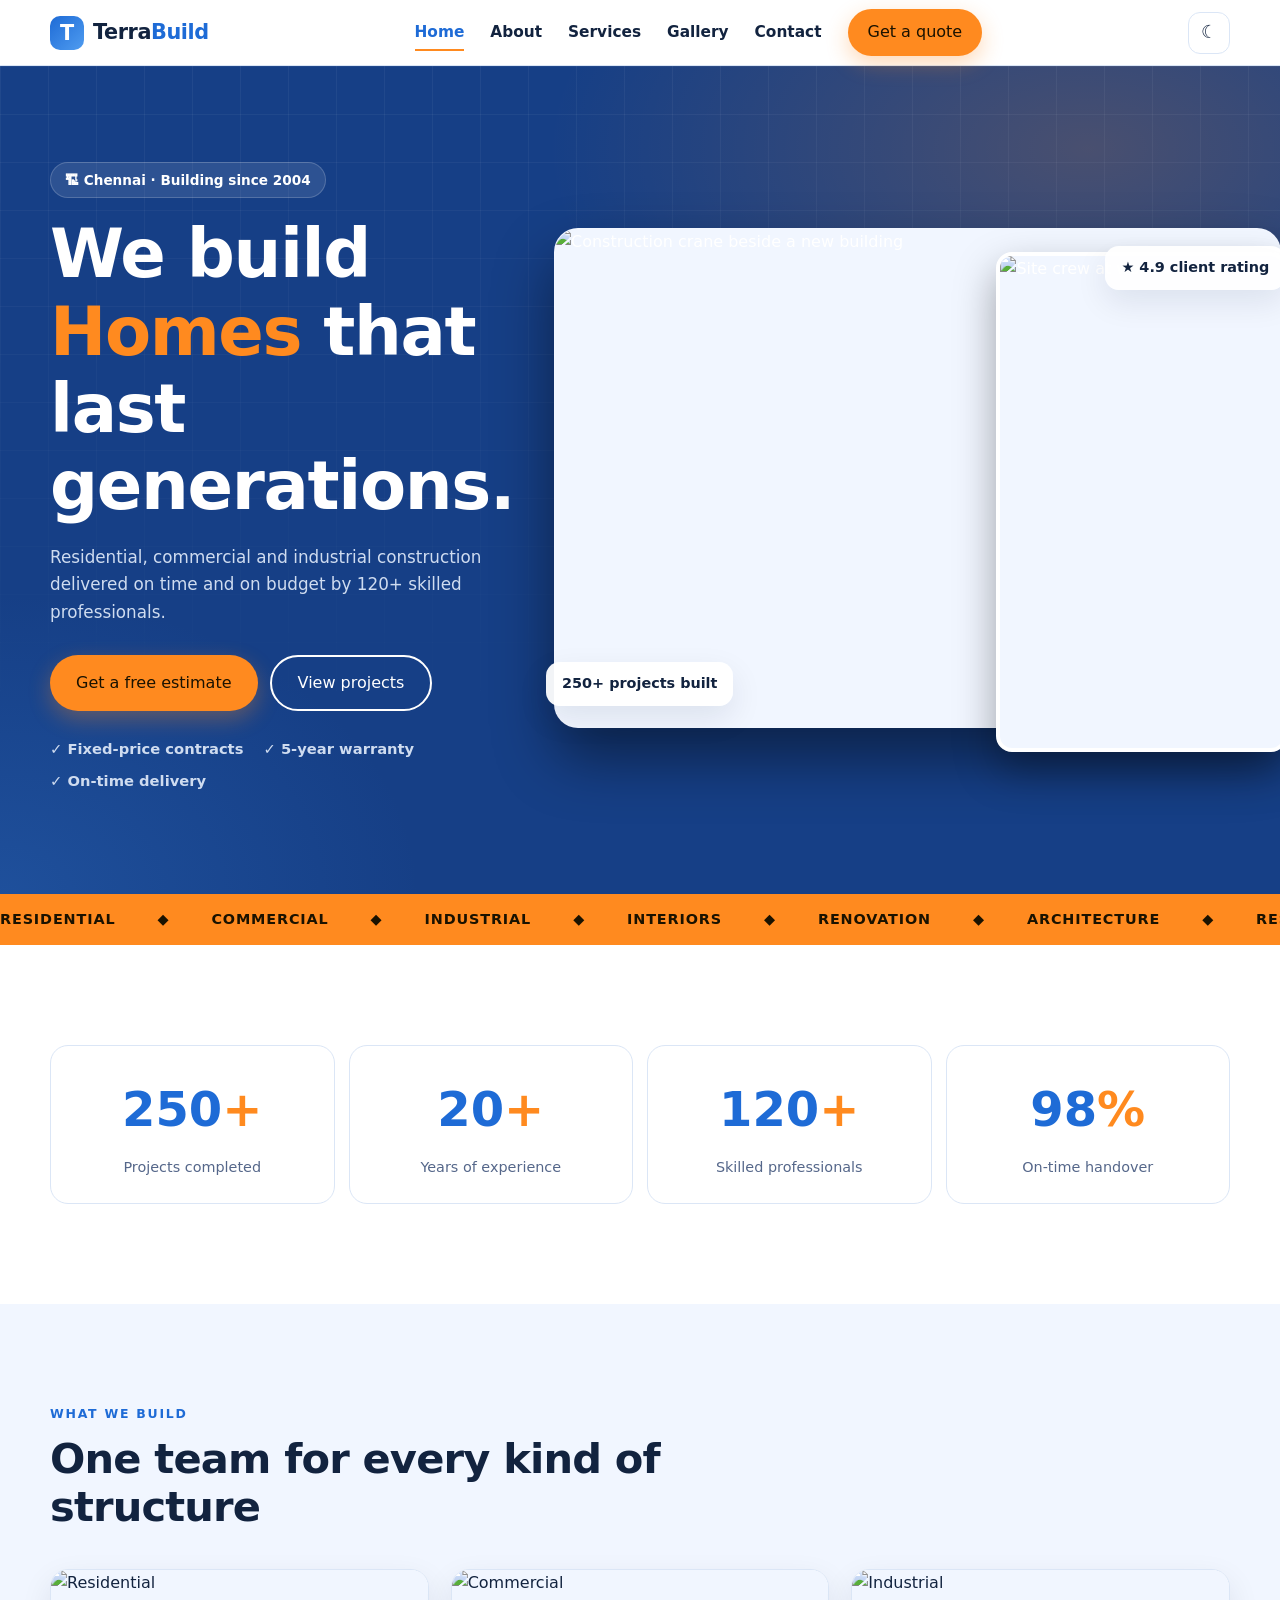
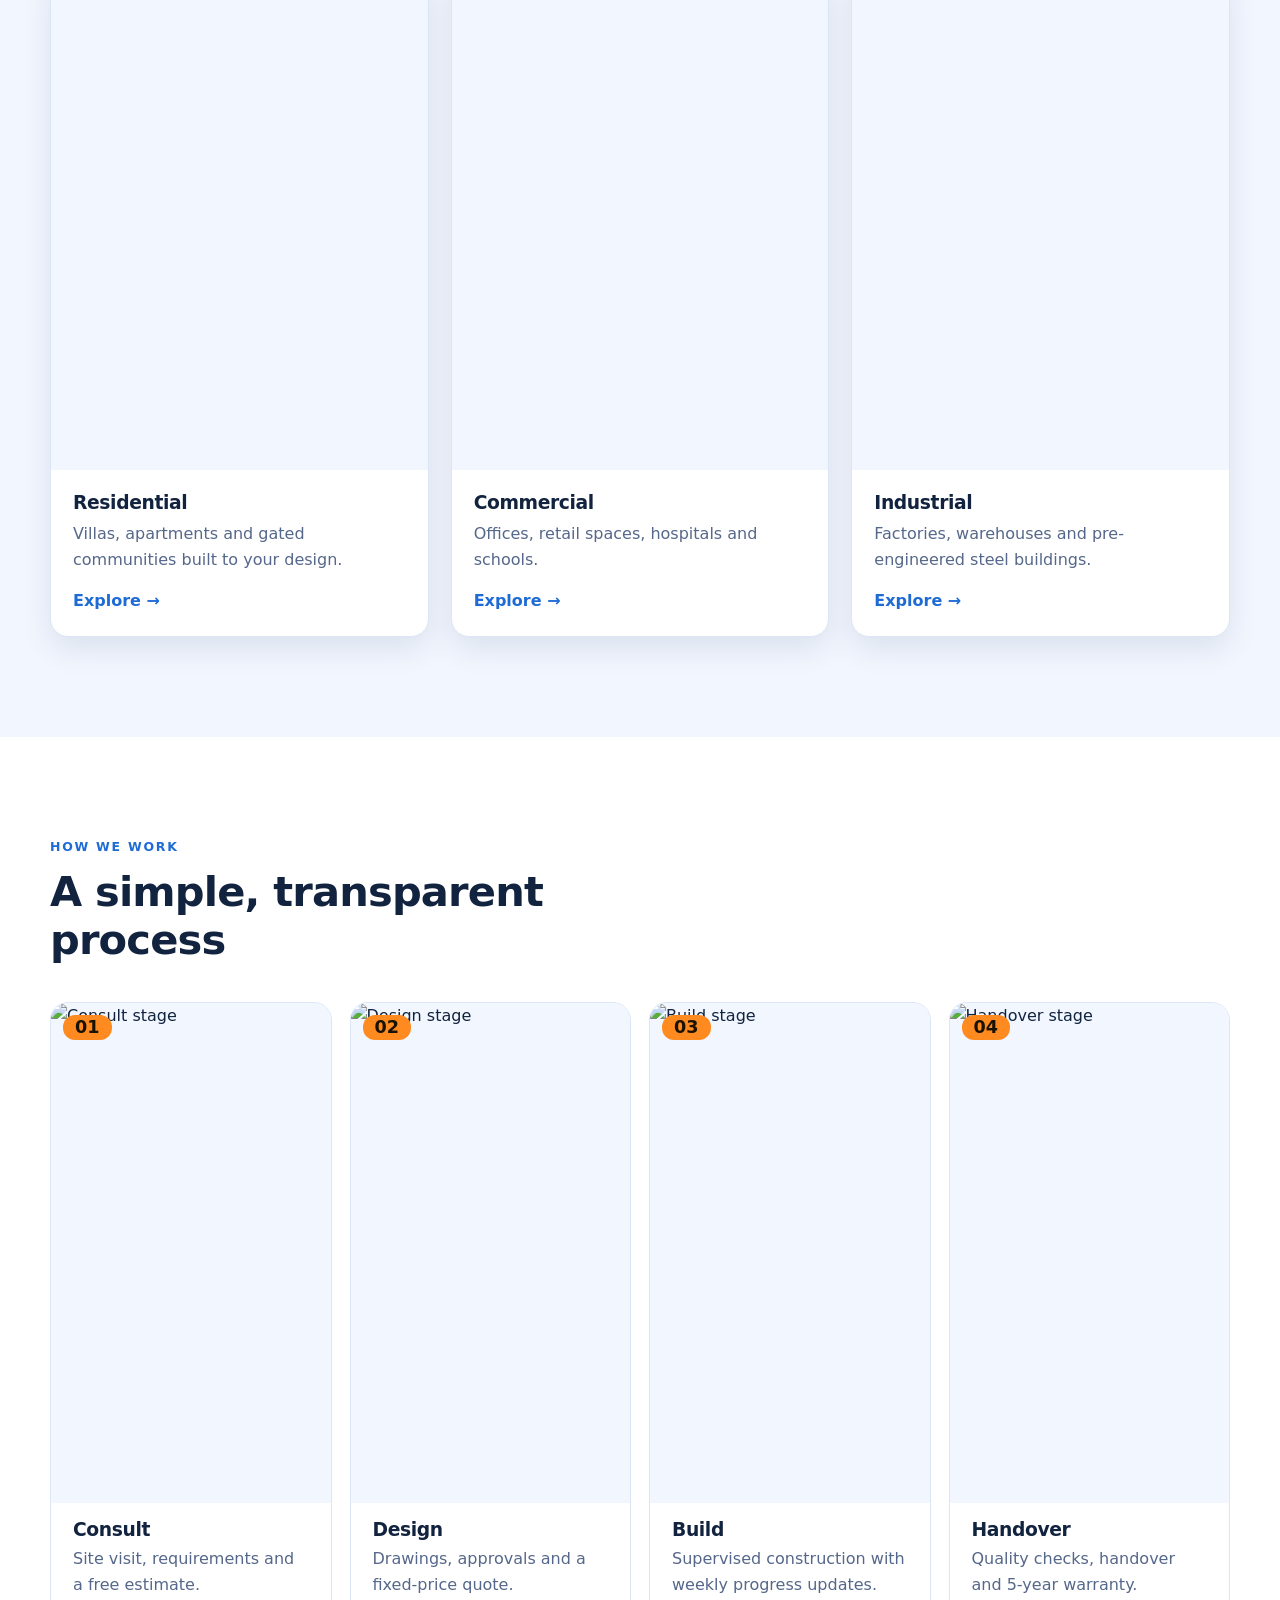
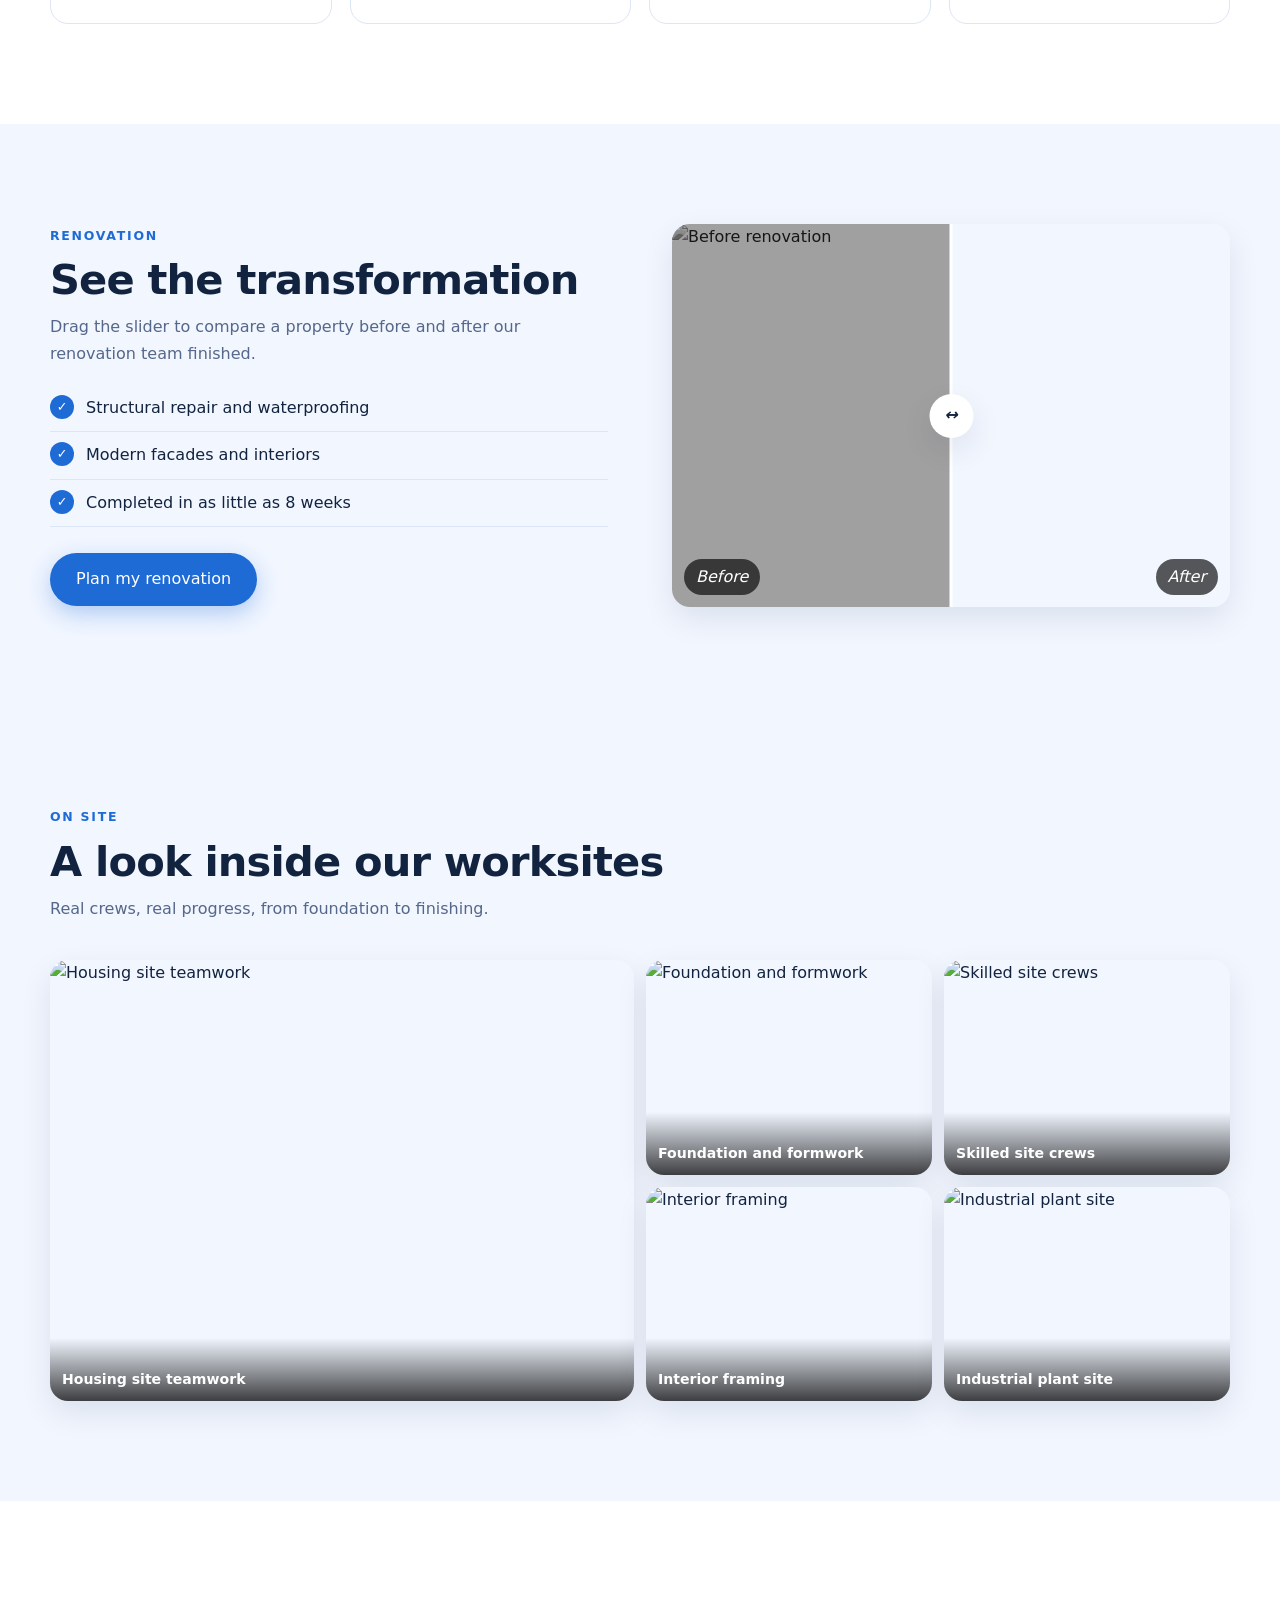
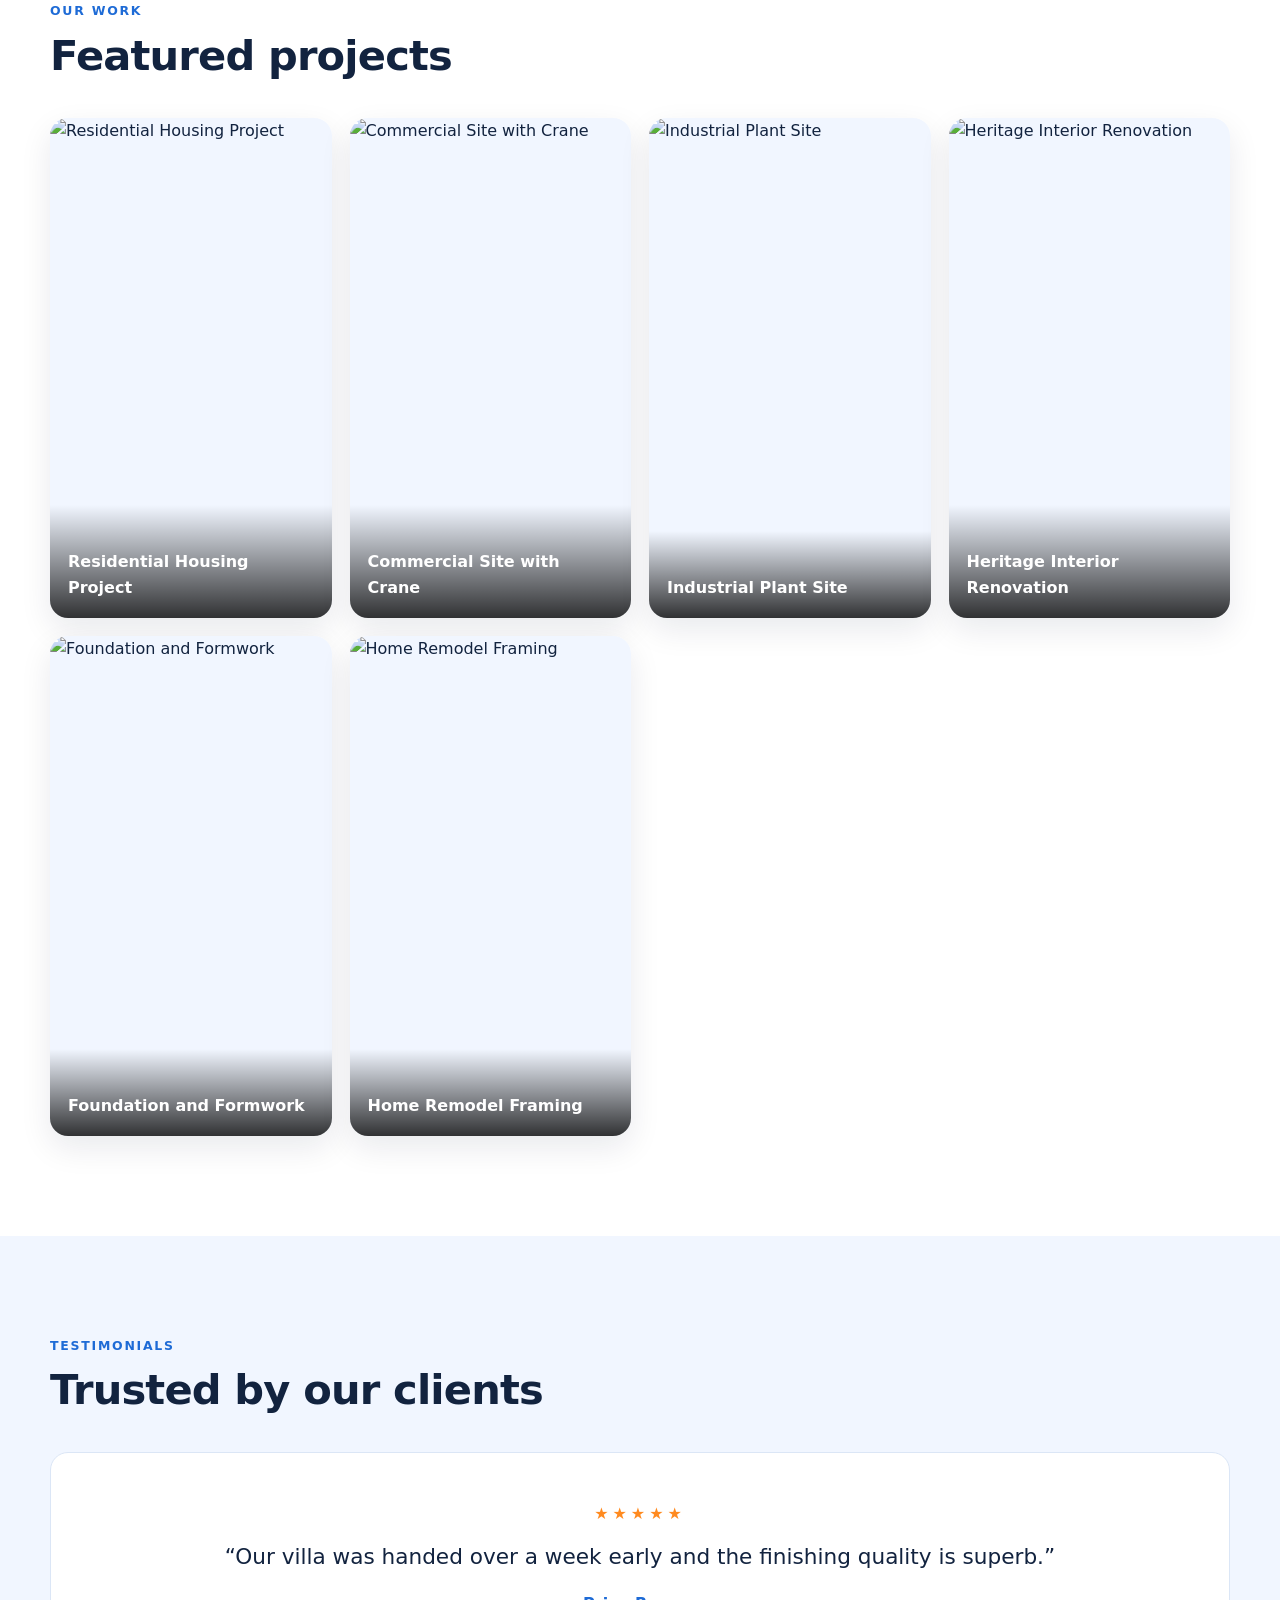
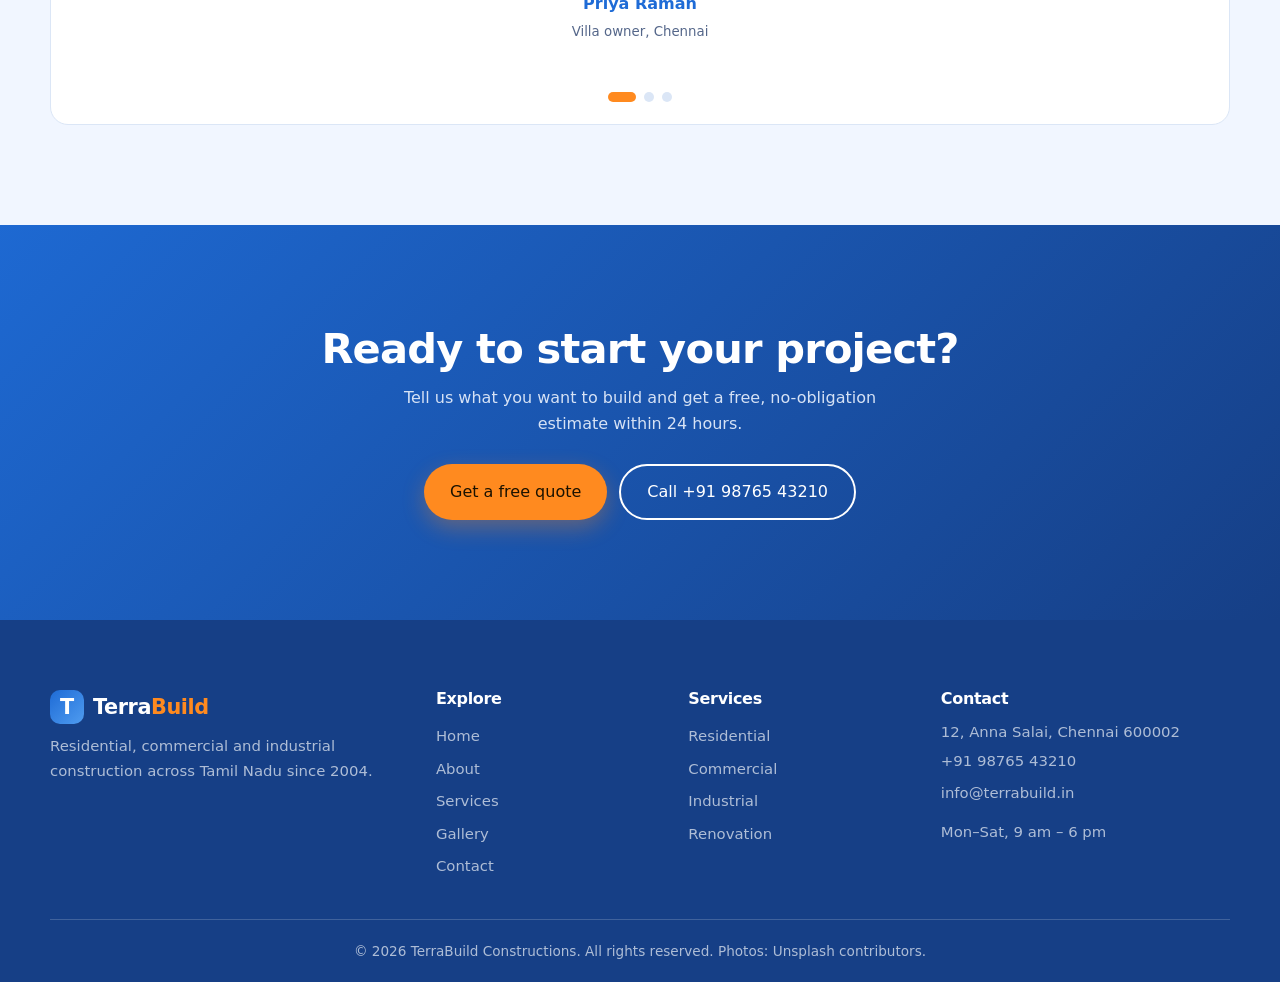
==== EMC-Project-1-main/index.html @ dcd313b0 "Added project files" ====
<!DOCTYPE html>
<html lang="en"><head><meta charset="UTF-8"><meta name="viewport" content="width=device-width,initial-scale=1,viewport-fit=cover"><meta name="theme-color" content="#163f86"><title>Home | TerraBuild Constructions</title><meta name="description" content="TerraBuild Constructions: residential, commercial and industrial builders in Chennai.">
<script>document.documentElement.classList.add('js');try{var m=localStorage.getItem('tb-theme');if(m)document.documentElement.dataset.theme=m}catch(e){}</script>
<link rel="stylesheet" href="index.css"></head><body>
<div id="pg"></div><header class="hd"><div class="c"><a class="logo" href="index.html"><span class="lm">T</span>Terra<b>Build</b></a><nav id="links" aria-label="Main"><a href="index.html" aria-current=page>Home</a><a href="about.html">About</a><a href="service.html">Services</a><a href="Gallery.html">Gallery</a><a href="contact.html">Contact</a><a class="btn sm" href="contact.html">Get a quote</a></nav><div class="hr"><button id="th" aria-label="Toggle dark mode">☾</button><button id="menu" aria-label="Menu" aria-expanded="false"><span></span><span></span><span></span></button></div></div></header>
<main><section class="hero"><div class="c"><div><span class="pill">🏗 Chennai · Building since 2004</span><h1>We build <span class="hl rot">Homes</span> that last generations.</h1><p>Residential, commercial and industrial construction delivered on time and on budget by 120+ skilled professionals.</p><div class="acts"><a class="btn" href="contact.html">Get a free estimate</a><a class="btn ghost" href="Gallery.html">View projects</a></div><ul class="trust"><li>✓ Fixed-price contracts</li><li>✓ 5-year warranty</li><li>✓ On-time delivery</li></ul></div><div class="hero-wrap"><img class="hero-img" src="https://images.unsplash.com/photo-1722079358008-2c72a8973998?auto=format&fit=crop&w=1200&q=70" onerror="this.onerror=null;this.src='images/hero.svg'" alt="Construction crane beside a new building" width="800" height="500" fetchpriority="high"><img class="hero-in" src="https://images.unsplash.com/photo-1558227691-41ea78d1f631?auto=format&fit=crop&w=700&q=70" onerror="this.onerror=null;this.src='images/crane.svg'" alt="Site crew at work" width="800" height="500" loading="lazy"><div class="fb f1"><span data-count="250">0</span>+ projects built</div><div class="fb f2">★ 4.9 client rating</div></div></div></section>
<div class="mq" aria-hidden="true"><div><span>Residential</span><span>◆</span><span>Commercial</span><span>◆</span><span>Industrial</span><span>◆</span><span>Interiors</span><span>◆</span><span>Renovation</span><span>◆</span><span>Architecture</span><span>◆</span><span>Residential</span><span>◆</span><span>Commercial</span><span>◆</span><span>Industrial</span><span>◆</span><span>Interiors</span><span>◆</span><span>Renovation</span><span>◆</span><span>Architecture</span><span>◆</span></div></div>
<section><div class="c"><div class="stats"><div class="stat" data-r><b data-count="250">0</b><i>+</i><span>Projects completed</span></div><div class="stat" data-r><b data-count="20">0</b><i>+</i><span>Years of experience</span></div><div class="stat" data-r><b data-count="120">0</b><i>+</i><span>Skilled professionals</span></div><div class="stat" data-r><b data-count="98">0</b><i>%</i><span>On-time handover</span></div></div></div></section>
<section class="alt"><div class="c"><div class="sh" data-r><div class="eb">What we build</div><h2>One team for every kind of structure</h2></div><div class="cards"><article class="card tilt" data-r><img src="https://images.unsplash.com/photo-1687169503260-85f00f122398?auto=format&fit=crop&w=1200&q=70" onerror="this.onerror=null;this.src='images/villa.svg'" alt="Residential" width="800" height="500" loading="lazy"><div class="cb"><h3>Residential</h3><p>Villas, apartments and gated communities built to your design.</p><a class="more" href="service.html">Explore →</a></div></article><article class="card tilt" data-r><img src="https://images.unsplash.com/photo-1755530603707-045e3306e4df?auto=format&fit=crop&w=1200&q=70" onerror="this.onerror=null;this.src='images/tower.svg'" alt="Commercial" width="800" height="500" loading="lazy"><div class="cb"><h3>Commercial</h3><p>Offices, retail spaces, hospitals and schools.</p><a class="more" href="service.html">Explore →</a></div></article><article class="card tilt" data-r><img src="https://images.unsplash.com/photo-1660367439240-d38cb03a4365?auto=format&fit=crop&w=1200&q=70" onerror="this.onerror=null;this.src='images/factory.svg'" alt="Industrial" width="800" height="500" loading="lazy"><div class="cb"><h3>Industrial</h3><p>Factories, warehouses and pre-engineered steel buildings.</p><a class="more" href="service.html">Explore →</a></div></article></div></div></section>
<section><div class="c"><div class="sh" data-r><div class="eb">How we work</div><h2>A simple, transparent process</h2></div><div class="steps"><div class="step" data-r><img src="https://images.unsplash.com/photo-1558227691-41ea78d1f631?auto=format&fit=crop&w=900&q=70" onerror="this.onerror=null;this.src='images/crane.svg'" alt="Consult stage" width="800" height="500" loading="lazy"><h3>Consult</h3><p>Site visit, requirements and a free estimate.</p></div><div class="step" data-r><img src="https://images.unsplash.com/photo-1768321914688-86ff62032d47?auto=format&fit=crop&w=900&q=70" onerror="this.onerror=null;this.src='images/interior.svg'" alt="Design stage" width="800" height="500" loading="lazy"><h3>Design</h3><p>Drawings, approvals and a fixed-price quote.</p></div><div class="step" data-r><img src="https://images.unsplash.com/photo-1687169503260-85f00f122398?auto=format&fit=crop&w=900&q=70" onerror="this.onerror=null;this.src='images/villa.svg'" alt="Build stage" width="800" height="500" loading="lazy"><h3>Build</h3><p>Supervised construction with weekly progress updates.</p></div><div class="step" data-r><img src="https://images.unsplash.com/photo-1755530603707-045e3306e4df?auto=format&fit=crop&w=900&q=70" onerror="this.onerror=null;this.src='images/tower.svg'" alt="Handover stage" width="800" height="500" loading="lazy"><h3>Handover</h3><p>Quality checks, handover and 5-year warranty.</p></div></div></div></section>
<section class="alt"><div class="c two"><div data-r><div class="eb">Renovation</div><h2>See the transformation</h2><p class="mut" style="margin-top:10px">Drag the slider to compare a property before and after our renovation team finished.</p><ul class="ticks"><li>Structural repair and waterproofing</li><li>Modern facades and interiors</li><li>Completed in as little as 8 weeks</li></ul><a class="btn dk" href="contact.html">Plan my renovation</a></div><div class="ba" data-r><img src="https://images.unsplash.com/photo-1653280662710-1cac52cde6d7?auto=format&fit=crop&w=1200&q=70" onerror="this.onerror=null;this.src='images/villa2.svg'" alt="After renovation" width="800" height="500" loading="lazy"><img class="b" src="https://images.unsplash.com/photo-1653280662710-1cac52cde6d7?auto=format&fit=crop&w=1200&q=70" onerror="this.onerror=null;this.src='images/villa2.svg'" alt="Before renovation" width="800" height="500" loading="lazy"><i></i><em>Before</em><em>After</em><input type="range" min="0" max="100" value="50" aria-label="Before and after slider"></div></div></section>
<section class="alt"><div class="c"><div class="sh" data-r><div class="eb">On site</div><h2>A look inside our worksites</h2><p>Real crews, real progress, from foundation to finishing.</p></div><div class="mos"><figure class="big" data-r><img src="https://images.unsplash.com/photo-1653280662710-1cac52cde6d7?auto=format&fit=crop&w=900&q=70" onerror="this.onerror=null;this.src='images/villa2.svg'" alt="Housing site teamwork" width="800" height="500" loading="lazy"><figcaption>Housing site teamwork</figcaption></figure><figure data-r><img src="https://images.unsplash.com/photo-1625337905916-f1172a75d5b8?auto=format&fit=crop&w=900&q=70" onerror="this.onerror=null;this.src='images/reno.svg'" alt="Foundation and formwork" width="800" height="500" loading="lazy"><figcaption>Foundation and formwork</figcaption></figure><figure data-r><img src="https://images.unsplash.com/photo-1558227691-41ea78d1f631?auto=format&fit=crop&w=900&q=70" onerror="this.onerror=null;this.src='images/crane.svg'" alt="Skilled site crews" width="800" height="500" loading="lazy"><figcaption>Skilled site crews</figcaption></figure><figure data-r><img src="https://images.unsplash.com/photo-1768321914688-86ff62032d47?auto=format&fit=crop&w=900&q=70" onerror="this.onerror=null;this.src='images/interior.svg'" alt="Interior framing" width="800" height="500" loading="lazy"><figcaption>Interior framing</figcaption></figure><figure data-r><img src="https://images.unsplash.com/photo-1660367439240-d38cb03a4365?auto=format&fit=crop&w=900&q=70" onerror="this.onerror=null;this.src='images/factory.svg'" alt="Industrial plant site" width="800" height="500" loading="lazy"><figcaption>Industrial plant site</figcaption></figure></div></div></section><section><div class="c"><div class="sh" data-r><div class="eb">Our work</div><h2>Featured projects</h2></div><div class="projs"><a class="proj" data-r href="Gallery.html"><img src="https://images.unsplash.com/photo-1687169503260-85f00f122398?auto=format&fit=crop&w=1200&q=70" onerror="this.onerror=null;this.src='images/villa.svg'" alt="Residential Housing Project" width="800" height="500" loading="lazy"><span>Residential Housing Project</span></a><a class="proj" data-r href="Gallery.html"><img src="https://images.unsplash.com/photo-1722079358008-2c72a8973998?auto=format&fit=crop&w=1200&q=70" onerror="this.onerror=null;this.src='images/tower2.svg'" alt="Commercial Site with Crane" width="800" height="500" loading="lazy"><span>Commercial Site with Crane</span></a><a class="proj" data-r href="Gallery.html"><img src="https://images.unsplash.com/photo-1660367439240-d38cb03a4365?auto=format&fit=crop&w=1200&q=70" onerror="this.onerror=null;this.src='images/factory.svg'" alt="Industrial Plant Site" width="800" height="500" loading="lazy"><span>Industrial Plant Site</span></a><a class="proj" data-r href="Gallery.html"><img src="https://images.unsplash.com/photo-1768321914688-86ff62032d47?auto=format&fit=crop&w=900&q=70" onerror="this.onerror=null;this.src='images/interior.svg'" alt="Heritage Interior Renovation" width="800" height="500" loading="lazy"><span>Heritage Interior Renovation</span></a><a class="proj" data-r href="Gallery.html"><img src="https://images.unsplash.com/photo-1625337905916-f1172a75d5b8?auto=format&fit=crop&w=900&q=70" onerror="this.onerror=null;this.src='images/reno.svg'" alt="Foundation and Formwork" width="800" height="500" loading="lazy"><span>Foundation and Formwork</span></a><a class="proj" data-r href="Gallery.html"><img src="https://images.unsplash.com/photo-1704742950992-9815a104820c?auto=format&fit=crop&w=900&q=70" onerror="this.onerror=null;this.src='images/reno.svg'" alt="Home Remodel Framing" width="800" height="500" loading="lazy"><span>Home Remodel Framing</span></a></div></div></section>
<section class="alt"><div class="c"><div class="sh" data-r><div class="eb">Testimonials</div><h2>Trusted by our clients</h2></div><div class="ts" data-r><div class="tr"><div class="tq"><div class="stars">★★★★★</div><p>“Our villa was handed over a week early and the finishing quality is superb.”</p><b>Priya Raman</b><small>Villa owner, Chennai</small></div><div class="tq"><div class="stars">★★★★★</div><p>“Transparent pricing and weekly updates. We always knew where the project stood.”</p><b>Karthik S.</b><small>Director, Metro Tech</small></div><div class="tq"><div class="stars">★★★★★</div><p>“They delivered our 40,000 sq ft warehouse on schedule and within budget.”</p><b>Mohammed Iqbal</b><small>Operations Head, Orbit Logistics</small></div></div><div class="dots"></div></div></div></section>
<section class="ctab"><div class="c" data-r><h2>Ready to start your project?</h2><p>Tell us what you want to build and get a free, no-obligation estimate within 24 hours.</p><div class="acts"><a class="btn" href="contact.html">Get a free quote</a><a class="btn ghost" href="tel:+919876543210">Call +91 98765 43210</a></div></div></section></main>
<footer class="ft"><div class="c fg"><div><a class="logo" href="index.html"><span class="lm">T</span>Terra<b>Build</b></a><p>Residential, commercial and industrial construction across Tamil Nadu since 2004.</p></div><div><h3>Explore</h3><a href="index.html">Home</a><a href="about.html">About</a><a href="service.html">Services</a><a href="Gallery.html">Gallery</a><a href="contact.html">Contact</a></div><div><h3>Services</h3><a href="service.html">Residential</a><a href="service.html">Commercial</a><a href="service.html">Industrial</a><a href="service.html">Renovation</a></div><div><h3>Contact</h3><p>12, Anna Salai, Chennai 600002</p><a href="tel:+919876543210">+91 98765 43210</a><a href="mailto:info@terrabuild.in">info@terrabuild.in</a><p>Mon–Sat, 9 am – 6 pm</p></div></div><div class="c cp">© 2026 TerraBuild Constructions. All rights reserved. Photos: Unsplash contributors.</div></footer><div class="mb"><a href="tel:+919876543210">📞 Call now</a><a href="contact.html">Free quote</a></div><button id="up" aria-label="Back to top">↑</button>
<script src="index.js"></script></body></html>
---- EMC-Project-1-main/index.css ----
/* ===== TerraBuild: base design system + Home styles (loaded on every page) ===== */
:root{--bg:#fff;--bg2:#f1f6ff;--fg:#12233f;--mut:#55678a;--card:#fff;--line:#dbe6f6;--br:#1e6bd6;--ac:#ff8a1f;--dk:#163f86;--r:18px;--sh:0 12px 32px rgba(10,25,50,.09);--pad:clamp(18px,5vw,48px);--hh:66px}
[data-theme=dark]{--bg:#07111f;--bg2:#0c1a2e;--fg:#e8eefa;--mut:#9fb0cc;--card:#10233d;--line:#1d3350;--sh:0 12px 32px rgba(0,0,0,.45)}
*{box-sizing:border-box;margin:0;padding:0}
html{scroll-behavior:smooth;-webkit-text-size-adjust:100%;scroll-padding-top:var(--hh)}
body{font:16px/1.65 system-ui,-apple-system,"Segoe UI",Roboto,Arial,sans-serif;background:var(--bg);color:var(--fg);overflow-x:hidden;padding-bottom:58px;transition:background .3s,color .3s}
body.lock{overflow:hidden}
h1,h2,h3{line-height:1.15;letter-spacing:-.02em}
h2{font-size:clamp(1.7rem,4.5vw,2.6rem)}
a{color:inherit;text-decoration:none}
img{max-width:100%;display:block}
[hidden]{display:none!important}
:focus-visible{outline:3px solid var(--ac);outline-offset:3px}
.c{width:min(1180px,calc(100% - 2*var(--pad)));margin-inline:auto}
section{padding:clamp(56px,9vw,100px) 0}
.alt{background:var(--bg2)}
.eb{color:var(--br);font-weight:800;text-transform:uppercase;letter-spacing:.14em;font-size:.78rem;margin-bottom:10px}
[data-theme=dark] .eb{color:var(--ac)}
.sh{max-width:640px;margin-bottom:38px}.sh p{color:var(--mut);margin-top:10px}
.two{display:grid;gap:36px;align-items:center}
.mut{color:var(--mut)}
/* progress + header */
#pg{position:fixed;top:0;left:0;height:3px;width:0;z-index:100;background:linear-gradient(90deg,var(--ac),var(--br))}
.hd{position:sticky;top:0;z-index:50;height:var(--hh);border-bottom:1px solid var(--line);transition:box-shadow .3s}
.hd.sm{box-shadow:0 6px 24px rgba(0,0,0,.1)}
.hd .c{display:flex;align-items:center;justify-content:space-between;height:100%;gap:12px}
.logo{display:flex;align-items:center;gap:0;font-weight:600;font-size:1.3rem;letter-spacing:-.02em}
.logo b{color:var(--br)}[data-theme=dark] .logo b{color:var(--ac)}
.lm{margin-right:9px;display:grid;place-items:center;width:34px;height:34px;border-radius:10px;background:linear-gradient(135deg,var(--br),#4f9cf0);color:#fff;font-weight:800}
.hr{display:flex;align-items:center;gap:8px}
#th,#menu{width:42px;height:42px;border-radius:12px;border:1px solid var(--line);background:var(--card);color:inherit;cursor:pointer;font-size:1.1rem;display:grid;place-items:center}
#menu{gap:4px;align-content:center;padding:0 11px}
#menu span{display:block;width:20px;height:2px;background:currentColor;border-radius:2px;transition:.3s}
#menu.x span:nth-child(1){transform:translateY(6px) rotate(45deg)}#menu.x span:nth-child(2){opacity:0}#menu.x span:nth-child(3){transform:translateY(-6px) rotate(-45deg)}
#links{position:fixed;inset:var(--hh) 0 0 0;background:var(--bg);display:flex;flex-direction:column;padding:24px var(--pad);gap:4px;transform:translateY(-10px);opacity:0;pointer-events:none;transition:transform .3s,opacity .3s,visibility .3s;overflow:auto;visibility:hidden}
#links.open{transform:none;opacity:1;pointer-events:auto;visibility:visible}
#links a:not(.btn){font-size:1.4rem;font-weight:700;padding:14px 0;border-bottom:1px solid var(--line)}
#links a[aria-current]{color:var(--br)}[data-theme=dark] #links a[aria-current]{color:var(--ac)}
#links .btn{margin-top:20px;justify-content:center}
.btn{display:inline-flex;align-items:center;gap:8px;padding:13px 26px;border-radius:999px;font:700 1rem/1.2 inherit;background:var(--ac);color:#1a1200;border:0;cursor:pointer;transition:.25s;box-shadow:0 8px 22px rgba(255,138,31,.32)}
.btn:hover{transform:translateY(-2px);box-shadow:0 12px 26px rgba(255,138,31,.45)}
.btn.sm{padding:10px 20px}.btn.ghost{background:transparent;color:inherit;border:2px solid currentColor;box-shadow:none}
.btn.dk{background:var(--br);color:#fff;box-shadow:0 8px 22px rgba(30,107,214,.3)}.btn:disabled{opacity:.6}
.mb{position:fixed;left:0;right:0;bottom:0;z-index:45;display:grid;grid-template-columns:1fr 1fr;background:var(--dk);padding-bottom:env(safe-area-inset-bottom)}
.mb a{padding:15px;text-align:center;color:#fff;font-weight:700}.mb a+a{background:var(--ac);color:#1a1200}
#up{position:fixed;right:16px;bottom:74px;width:46px;height:46px;border-radius:50%;border:0;background:var(--br);color:#fff;font-size:1.2rem;cursor:pointer;z-index:44;opacity:0;pointer-events:none;transform:translateY(12px);transition:.3s;box-shadow:var(--sh)}
#up.show{opacity:1;pointer-events:auto;transform:none}
/* hero + page head */
.hero{position:relative;overflow:hidden;color:#fff;background:radial-gradient(900px 500px at 85% 10%,rgba(255,138,31,.22),transparent 60%),radial-gradient(700px 500px at 0 100%,rgba(56,130,220,.25),transparent 60%),var(--dk);padding:clamp(40px,9vw,96px) 0 clamp(56px,9vw,100px)}
.hero::before{content:"";position:absolute;inset:0;background:linear-gradient(rgba(255,255,255,.05) 1px,transparent 1px) 0 0/48px 48px,linear-gradient(90deg,rgba(255,255,255,.05) 1px,transparent 1px) 0 0/48px 48px;mask-image:linear-gradient(#000,transparent 85%)}
.hero .c{position:relative;display:grid;gap:40px;align-items:center}
.pill{display:inline-block;padding:6px 14px;border-radius:999px;background:rgba(255,255,255,.1);border:1px solid rgba(255,255,255,.18);font-size:.85rem;font-weight:600;margin-bottom:18px}
.hero h1{font-size:clamp(2.2rem,7vw,4.2rem)}.hl{color:var(--ac);transition:opacity .3s;display:inline-block}
.hero p{margin:18px 0 28px;color:#cfdcf0;max-width:540px;font-size:1.05rem}
.acts{display:flex;flex-wrap:wrap;gap:12px}
.trust{list-style:none;display:flex;flex-wrap:wrap;gap:8px 20px;margin-top:26px;color:#cfdcf0;font-size:.92rem;font-weight:600}
.hero-wrap{position:relative}
.hero-img{border-radius:24px;box-shadow:0 30px 60px rgba(0,0,0,.45);border:1px solid rgba(255,255,255,.15);width:100%;aspect-ratio:16/11;object-fit:cover;will-change:transform}
.fb{position:absolute;background:rgba(255,255,255,.95);color:#12233f;padding:10px 16px;border-radius:14px;font-weight:700;font-size:.9rem;box-shadow:var(--sh);animation:fl 5s ease-in-out infinite}
.f1{left:-8px;bottom:22px}.f2{right:-4px;top:18px;animation-delay:-2.5s}
@keyframes fl{50%{transform:translateY(-10px)}}
.ph{color:#fff;padding:clamp(48px,9vw,90px) 0;background:linear-gradient(110deg,rgba(22,63,134,.88),rgba(22,63,134,.45)),var(--phimg,none) center/cover,var(--dk)}
.ph h1{font-size:clamp(2rem,6vw,3.4rem)}.ph p{color:#cfdcf0;margin-top:10px;max-width:560px}
.bc{font-size:.85rem;color:#9fb4d6;margin-bottom:12px}.bc a:hover{color:var(--ac)}
/* marquee, stats, cards */
.mq{overflow:hidden;background:var(--ac);color:#1a1200;font-weight:800;text-transform:uppercase;letter-spacing:.06em;font-size:.9rem}
.mq div{display:flex;gap:42px;width:max-content;padding:14px 0;animation:mq 28s linear infinite}
@keyframes mq{to{transform:translateX(-50%)}}
.stats{display:grid;grid-template-columns:1fr 1fr;gap:14px}
.stat{background:var(--card);border:1px solid var(--line);border-radius:var(--r);padding:24px 12px;text-align:center}
.stat b{font-size:clamp(2rem,6vw,3rem);color:var(--br);line-height:1}[data-theme=dark] .stat b{color:var(--ac)}.stat i{font-style:normal;font-size:clamp(2rem,6vw,3rem);font-weight:700;color:var(--ac)}
.stat span{display:block;color:var(--mut);font-size:.9rem;margin-top:6px}
.cards{display:grid;gap:22px;grid-template-columns:repeat(auto-fit,minmax(min(100%,290px),1fr))}
.card{background:var(--card);border:1px solid var(--line);border-radius:var(--r);overflow:hidden;box-shadow:var(--sh);display:flex;flex-direction:column}
.card[data-r]{transition:opacity .7s,transform .3s,box-shadow .3s}
.card img{aspect-ratio:16/10;width:100%;object-fit:cover}
.cb{padding:22px;display:flex;flex-direction:column;gap:8px;flex:1}.cb p{color:var(--mut)}
.more{margin-top:auto;font-weight:700;color:var(--br);padding-top:6px}[data-theme=dark] .more{color:var(--ac)}.more:hover{letter-spacing:.02em}
.steps{display:grid;gap:18px;grid-template-columns:repeat(auto-fit,minmax(min(100%,240px),1fr));counter-reset:s}
.step{background:var(--card);border:1px solid var(--line);border-radius:var(--r);padding:26px;counter-increment:s;position:relative}
.step::before{content:"0" counter(s);font-size:2.6rem;font-weight:800;color:var(--ac);display:block;line-height:1;margin-bottom:10px}
.step p{color:var(--mut);margin-top:6px}
/* before/after */
.ba{--p:50%;position:relative;aspect-ratio:16/11;border-radius:var(--r);overflow:hidden;box-shadow:var(--sh);user-select:none;touch-action:pan-y}
.ba img{position:absolute;inset:0;width:100%;height:100%;object-fit:cover}
.ba .b{clip-path:inset(0 calc(100% - var(--p)) 0 0);filter:grayscale(1) brightness(.65)}
.ba input{position:absolute;inset:0;width:100%;height:100%;opacity:0;cursor:ew-resize;z-index:3}
.ba i{position:absolute;top:0;bottom:0;left:var(--p);width:3px;background:#fff;z-index:2;transform:translateX(-50%)}
.ba i::after{content:"↔";position:absolute;top:50%;left:50%;width:44px;height:44px;margin:-22px;border-radius:50%;background:#fff;color:#12233f;display:grid;place-items:center;font-weight:800;box-shadow:var(--sh)}
.ba em{position:absolute;bottom:12px;padding:5px 12px;border-radius:99px;background:rgba(0,0,0,.65);color:#fff;font:700 .78rem/1 inherit;z-index:2}.ba em:first-of-type{left:12px}.ba em:last-of-type{right:12px}
.ticks{list-style:none;margin:18px 0 26px}
.ticks li{padding:10px 0 10px 36px;position:relative;border-bottom:1px solid var(--line)}
.ticks li::before{content:"✓";position:absolute;left:0;top:10px;width:24px;height:24px;border-radius:50%;background:var(--br);color:#fff;text-align:center;font-size:.8rem;line-height:24px}
/* projects, testimonials, cta */
.projs{display:grid;gap:18px;grid-template-columns:repeat(auto-fit,minmax(min(100%,280px),1fr))}
.proj{position:relative;overflow:hidden;border-radius:var(--r);box-shadow:var(--sh)}
.proj img{width:100%;aspect-ratio:4/3;object-fit:cover;transition:transform .6s}.proj:hover img{transform:scale(1.08)}
.proj span{position:absolute;inset:auto 0 0;padding:44px 18px 16px;color:#fff;font-weight:700;background:linear-gradient(transparent,rgba(0,0,0,.8))}
.ts{overflow:hidden;border-radius:var(--r);background:var(--card);border:1px solid var(--line)}
.tr{display:flex;transition:transform .55s cubic-bezier(.4,0,.2,1)}
.tq{flex:0 0 100%;padding:clamp(24px,5vw,48px);text-align:center}
.tq p{font-size:clamp(1.05rem,2.6vw,1.35rem);font-weight:500}.tq b{display:block;margin-top:16px;color:var(--br)}.tq small{color:var(--mut)}
.stars{color:var(--ac);letter-spacing:4px;margin-bottom:12px}
.dots{display:flex;justify-content:center;gap:8px;padding-bottom:22px}
.dots button{width:10px;height:10px;border-radius:99px;border:0;background:var(--line);cursor:pointer;transition:.3s}.dots .on{width:28px;background:var(--ac)}
.ctab{color:#fff;text-align:center;background:linear-gradient(135deg,rgba(30,107,214,.95),rgba(22,63,134,.97)),var(--dk)}
.ctab p{color:#d6e2f5;margin:12px auto 26px;max-width:520px}.ctab .acts{justify-content:center}
/* footer */
.ft{background:var(--dk);color:#aebdd6;padding:clamp(44px,7vw,70px) 0 0}
.ft .logo{color:#fff}.ft .logo b{color:var(--ac)}
.fg{display:grid;gap:30px;grid-template-columns:1fr 1fr}.fg>div:first-child{grid-column:1/-1}
.ft h3{color:#fff;font-size:1rem;margin-bottom:12px}.ft p{margin-top:10px;font-size:.93rem}
.ft a:not(.logo){display:block;padding:4px 0;font-size:.93rem}.ft a:not(.logo):hover{color:var(--ac)}
.cp{margin-top:36px;padding:20px 0;border-top:1px solid rgba(255,255,255,.18);font-size:.85rem;text-align:center}
/* reveal */
.js [data-r]{opacity:0;transform:translateY(28px);transition:opacity .7s,transform .7s}
.js [data-r].in{opacity:1;transform:none}
/* chips (shared by Services + Gallery) */
.chips{display:flex;gap:8px;overflow-x:auto;padding:2px 0 8px;margin-bottom:24px;scrollbar-width:none}.chips::-webkit-scrollbar{display:none}
.chip{padding:10px 20px;border-radius:999px;border:1px solid var(--line);background:var(--card);color:inherit;cursor:pointer;font:600 .95rem/1 inherit;white-space:nowrap;transition:.25s}
.chip.on{background:var(--br);color:#fff;border-color:var(--br)}
@media(min-width:600px){.fg{grid-template-columns:1.5fr 1fr 1fr}.fg>div:first-child{grid-column:auto}.fg>div:last-child{grid-column:1/-1}}
@media(min-width:900px){
 body{padding-bottom:0}.mb{display:none}#up{bottom:24px}
 #menu{display:none}
 #links{position:static;inset:auto;flex-direction:row;align-items:center;gap:26px;padding:0;transform:none;opacity:1;pointer-events:auto;visibility:visible;overflow:visible;background:none}
 #links a:not(.btn){font-size:.96rem;font-weight:600;padding:6px 0;border:0;position:relative}
 #links a:not(.btn)::after{content:"";position:absolute;left:0;bottom:0;height:2px;width:0;background:var(--ac);transition:width .25s}
 #links a:not(.btn):hover::after,#links a[aria-current]::after{width:100%}
 #links .btn{margin:0}
 .hero .c{grid-template-columns:1.05fr .95fr}.two{grid-template-columns:1fr 1fr;gap:64px}.two.rv>:first-child{order:2}
 .stats{grid-template-columns:repeat(4,1fr)}
 .fg{grid-template-columns:1.6fr 1fr 1fr 1.3fr}.fg>div:last-child{grid-column:auto}
}
@media(prefers-reduced-motion:reduce){*,*::before,*::after{animation:none!important;transition:none!important;scroll-behavior:auto!important}.js [data-r]{opacity:1;transform:none}}
img{background:var(--bg2)}

.hd::before{content:'';position:absolute;inset:0;z-index:-1;background:color-mix(in srgb,var(--bg) 88%,transparent);-webkit-backdrop-filter:blur(14px);backdrop-filter:blur(14px)}
#links{z-index:60}

.pic{aspect-ratio:4/3;object-fit:cover;width:100%}
.hero-img{object-position:center}

/* more pictures */
.mos{display:grid;gap:12px;grid-template-columns:1fr 1fr}
.mos figure{position:relative;overflow:hidden;border-radius:var(--r);aspect-ratio:4/3;box-shadow:var(--sh)}
.mos img{width:100%;height:100%;object-fit:cover;transition:transform .6s}.mos figure:hover img{transform:scale(1.08)}
.mos figcaption{position:absolute;inset:auto 0 0;padding:30px 12px 10px;color:#fff;font-weight:700;font-size:.88rem;background:linear-gradient(transparent,rgba(0,0,0,.75))}
.mos .big{grid-column:1/-1}
.hero-in{position:absolute;right:-6px;bottom:-24px;width:40%;aspect-ratio:4/3;object-fit:cover;border-radius:16px;border:4px solid #fff;box-shadow:0 18px 40px rgba(0,0,0,.35);animation:fl 6s ease-in-out infinite}
.step{padding:0 0 24px;overflow:hidden}.step img{width:100%;aspect-ratio:16/10;object-fit:cover}
.step h3{margin:16px 22px 0}.step p{margin:6px 22px 0}
.step::before{position:absolute;top:12px;left:12px;z-index:1;margin:0;padding:4px 12px;border-radius:12px;background:var(--ac);color:#1a1200;font-size:1.1rem}
@media(min-width:900px){.mos{grid-template-columns:repeat(4,1fr)}.mos .big{grid-column:span 2;grid-row:span 2;aspect-ratio:auto}}
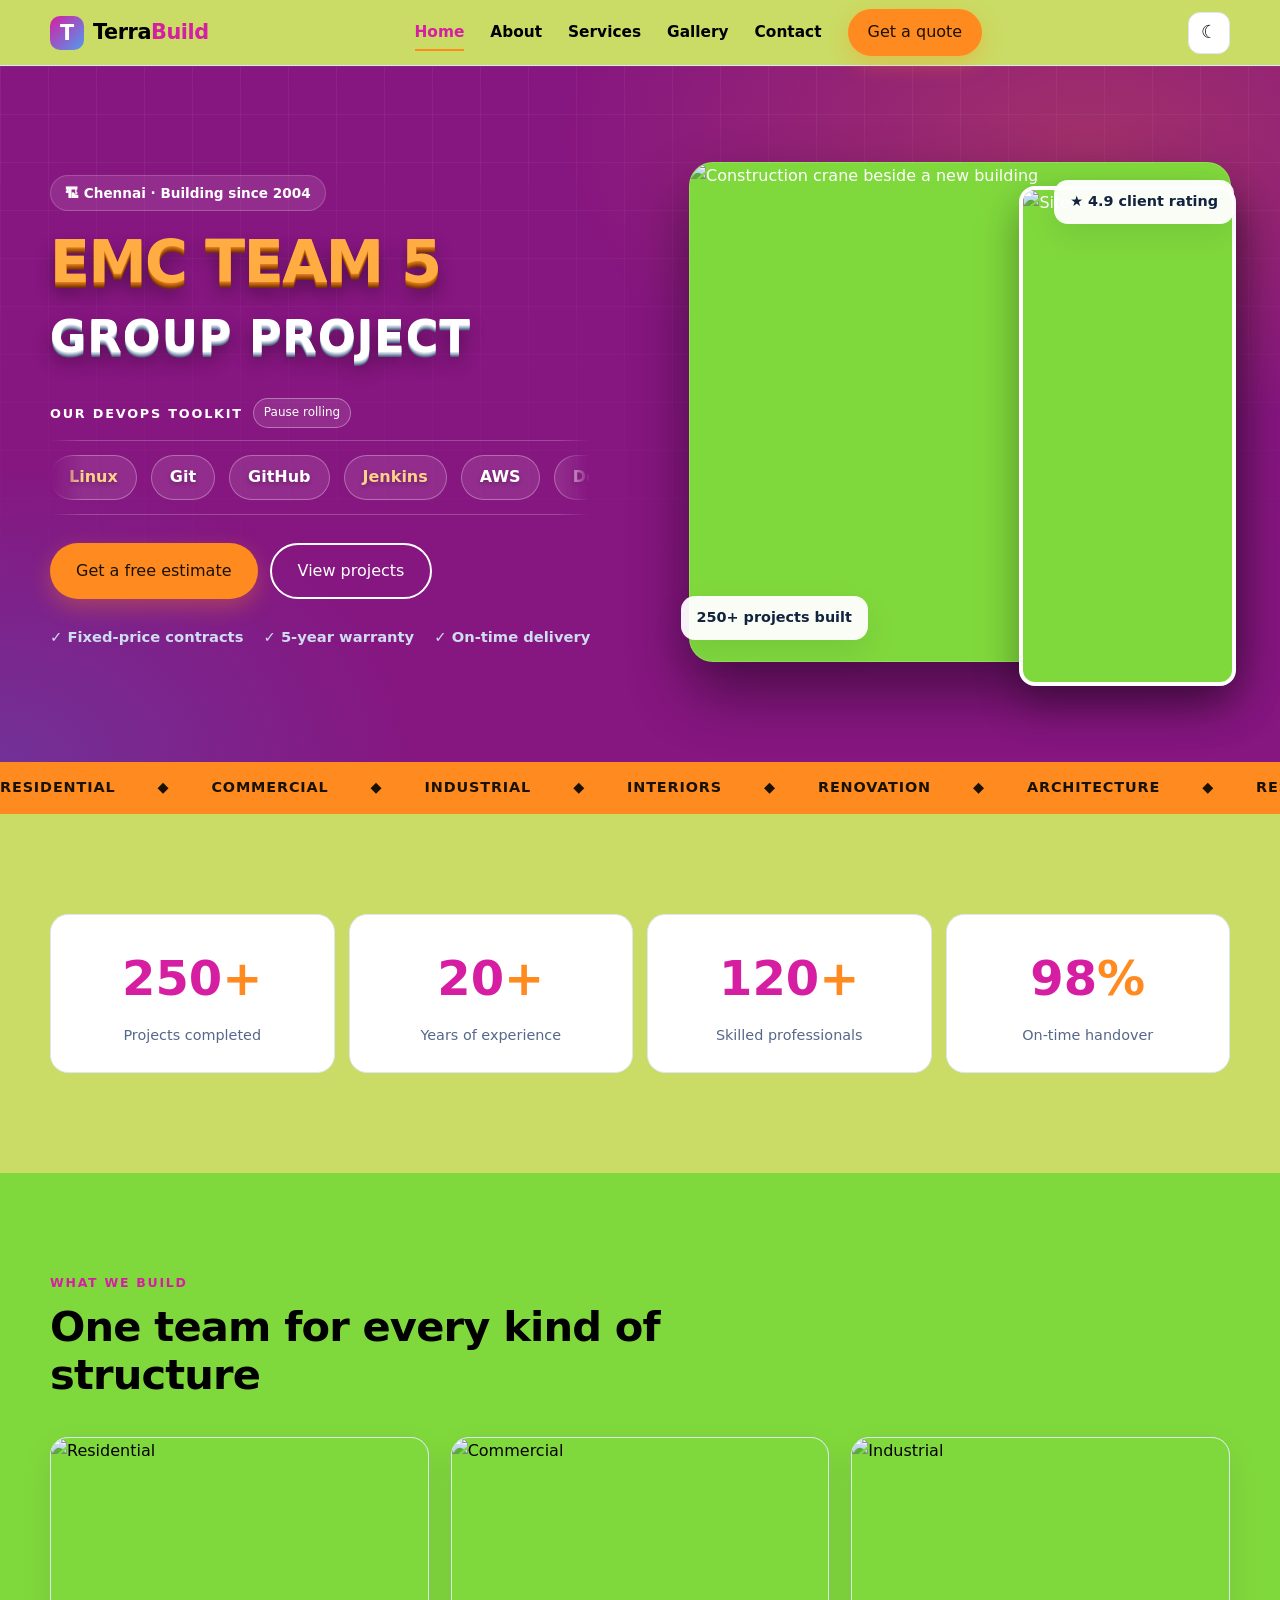
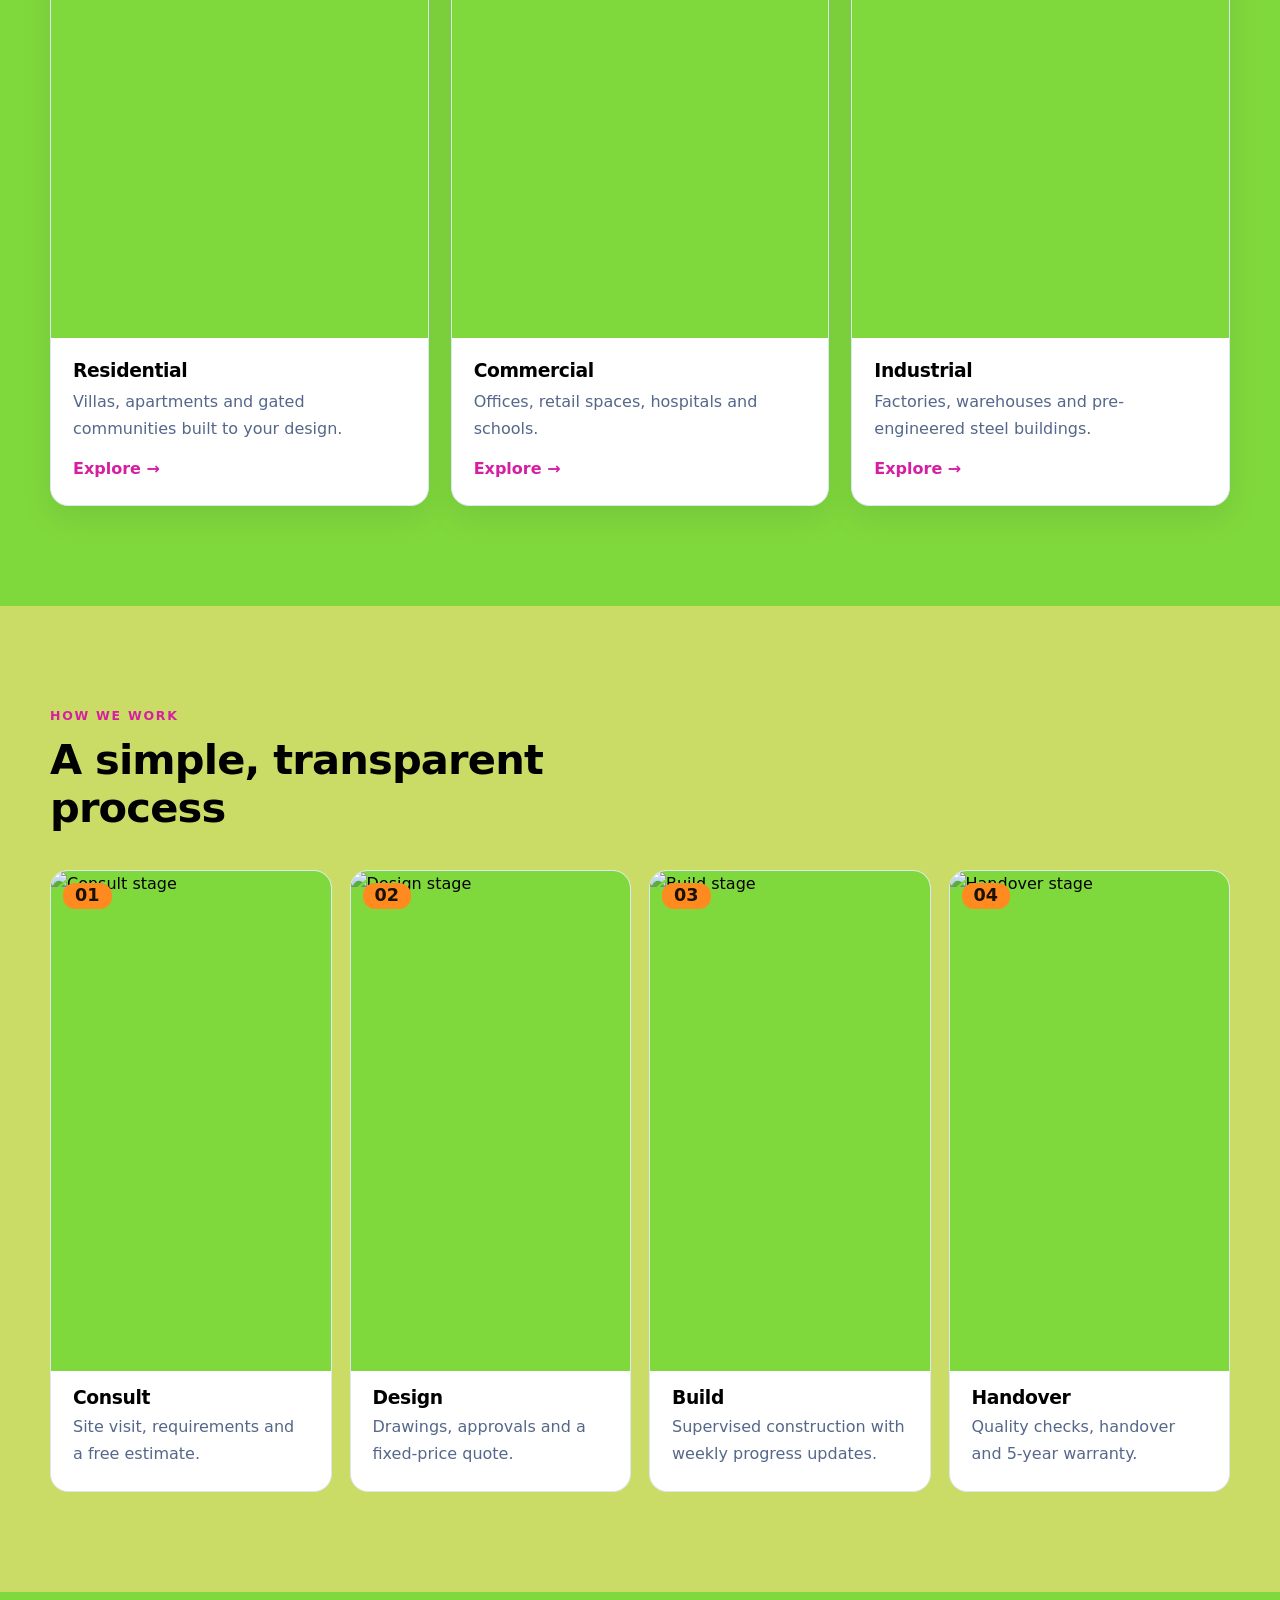
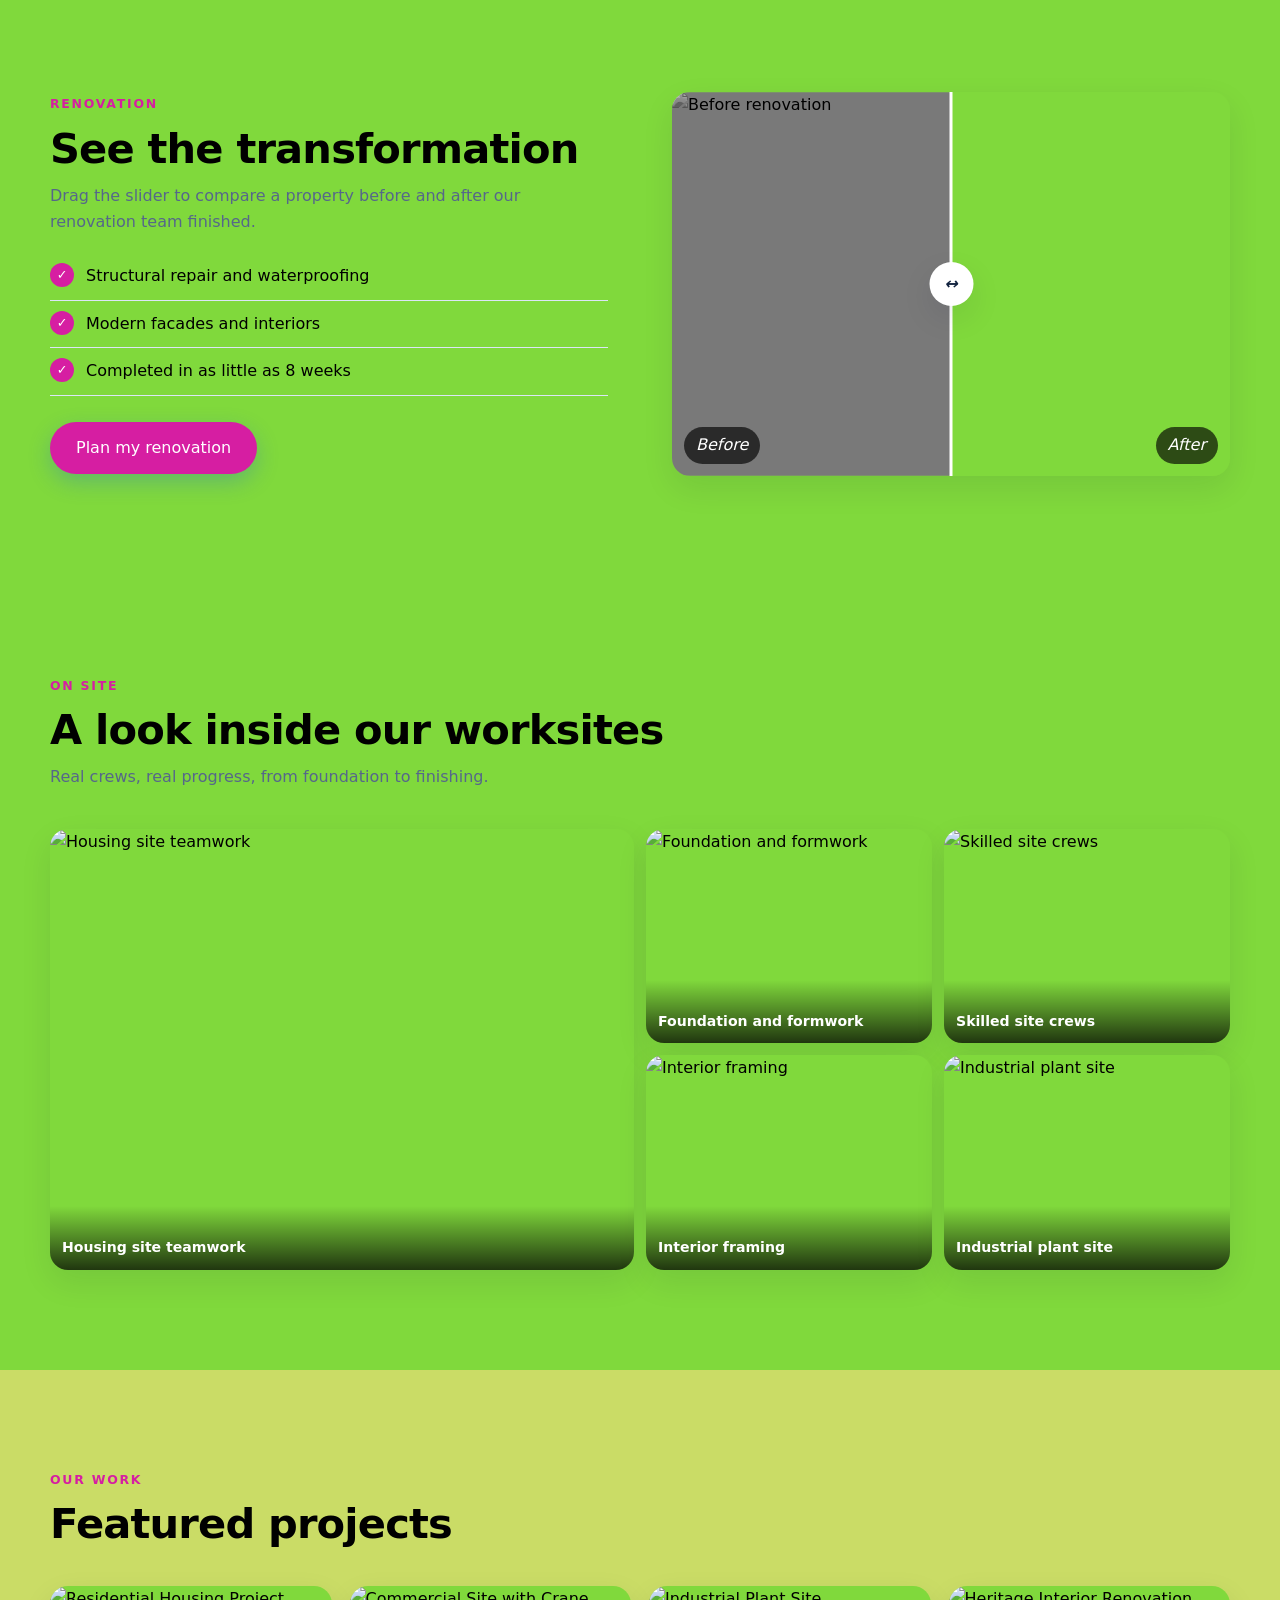
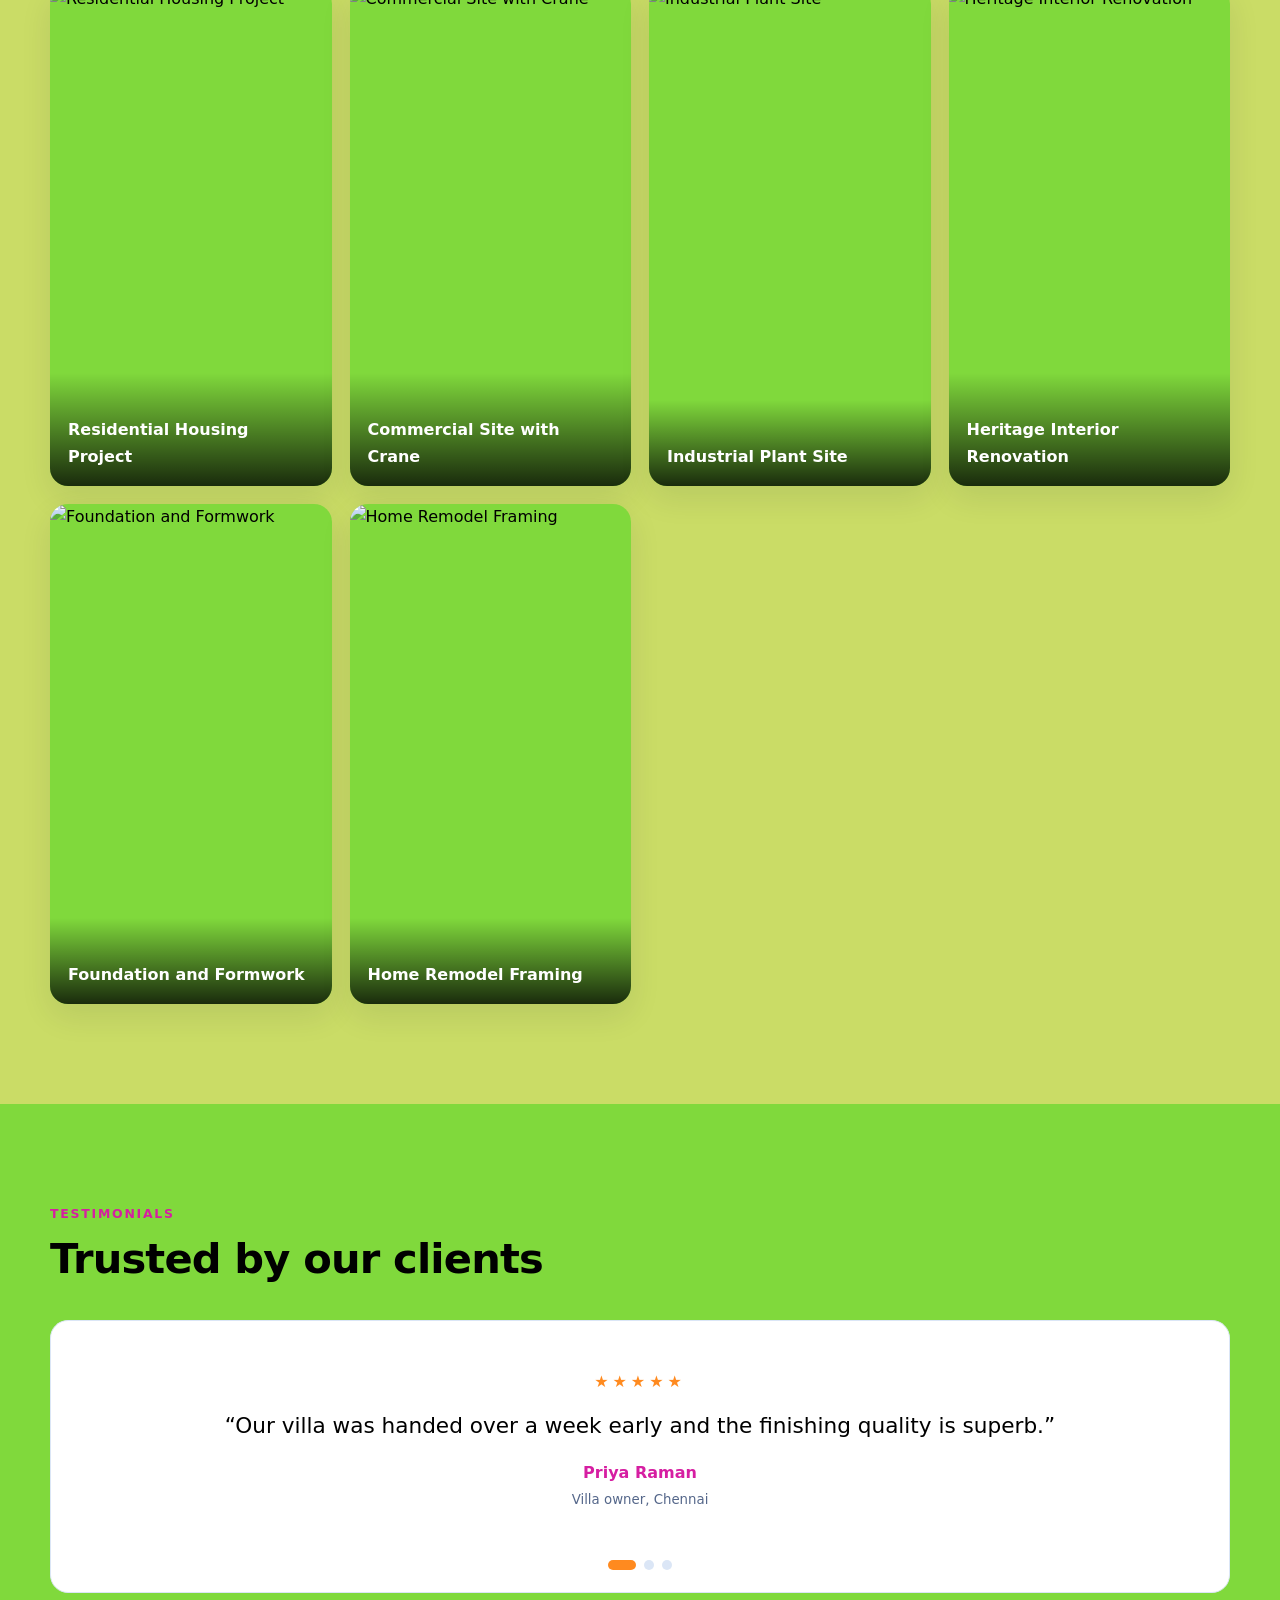
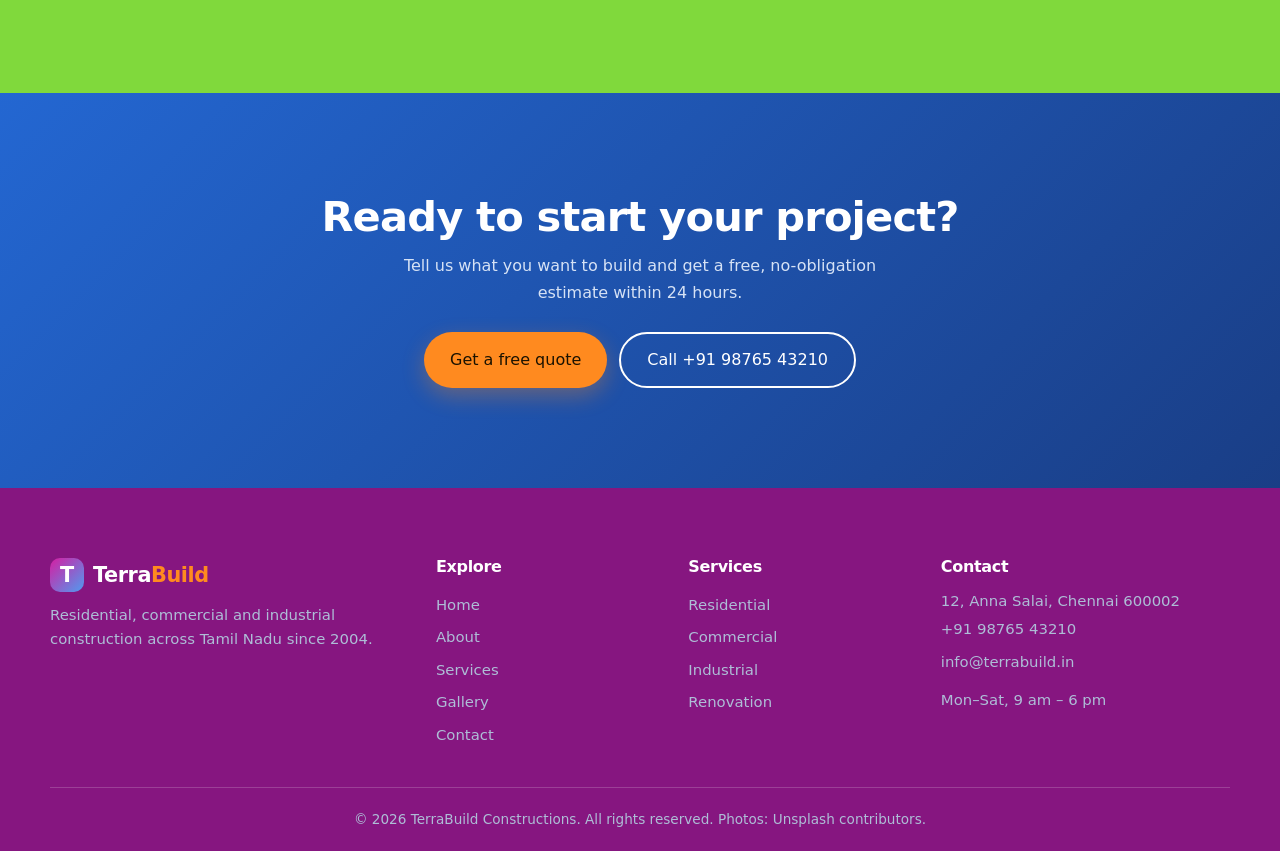
==== commit adaa8084: "update about page" ====
--- a/EMC-Project-1-main/index.html
+++ b/EMC-Project-1-main/index.html
@@ -1,16 +1,673 @@
 <!DOCTYPE html>
-<html lang="en"><head><meta charset="UTF-8"><meta name="viewport" content="width=device-width,initial-scale=1,viewport-fit=cover"><meta name="theme-color" content="#163f86"><title>Home | TerraBuild Constructions</title><meta name="description" content="TerraBuild Constructions: residential, commercial and industrial builders in Chennai.">
-<script>document.documentElement.classList.add('js');try{var m=localStorage.getItem('tb-theme');if(m)document.documentElement.dataset.theme=m}catch(e){}</script>
-<link rel="stylesheet" href="index.css"></head><body>
-<div id="pg"></div><header class="hd"><div class="c"><a class="logo" href="index.html"><span class="lm">T</span>Terra<b>Build</b></a><nav id="links" aria-label="Main"><a href="index.html" aria-current=page>Home</a><a href="about.html">About</a><a href="service.html">Services</a><a href="Gallery.html">Gallery</a><a href="contact.html">Contact</a><a class="btn sm" href="contact.html">Get a quote</a></nav><div class="hr"><button id="th" aria-label="Toggle dark mode">☾</button><button id="menu" aria-label="Menu" aria-expanded="false"><span></span><span></span><span></span></button></div></div></header>
-<main><section class="hero"><div class="c"><div><span class="pill">🏗 Chennai · Building since 2004</span><h1>We build <span class="hl rot">Homes</span> that last generations.</h1><p>Residential, commercial and industrial construction delivered on time and on budget by 120+ skilled professionals.</p><div class="acts"><a class="btn" href="contact.html">Get a free estimate</a><a class="btn ghost" href="Gallery.html">View projects</a></div><ul class="trust"><li>✓ Fixed-price contracts</li><li>✓ 5-year warranty</li><li>✓ On-time delivery</li></ul></div><div class="hero-wrap"><img class="hero-img" src="https://images.unsplash.com/photo-1722079358008-2c72a8973998?auto=format&fit=crop&w=1200&q=70" onerror="this.onerror=null;this.src='images/hero.svg'" alt="Construction crane beside a new building" width="800" height="500" fetchpriority="high"><img class="hero-in" src="https://images.unsplash.com/photo-1558227691-41ea78d1f631?auto=format&fit=crop&w=700&q=70" onerror="this.onerror=null;this.src='images/crane.svg'" alt="Site crew at work" width="800" height="500" loading="lazy"><div class="fb f1"><span data-count="250">0</span>+ projects built</div><div class="fb f2">★ 4.9 client rating</div></div></div></section>
-<div class="mq" aria-hidden="true"><div><span>Residential</span><span>◆</span><span>Commercial</span><span>◆</span><span>Industrial</span><span>◆</span><span>Interiors</span><span>◆</span><span>Renovation</span><span>◆</span><span>Architecture</span><span>◆</span><span>Residential</span><span>◆</span><span>Commercial</span><span>◆</span><span>Industrial</span><span>◆</span><span>Interiors</span><span>◆</span><span>Renovation</span><span>◆</span><span>Architecture</span><span>◆</span></div></div>
-<section><div class="c"><div class="stats"><div class="stat" data-r><b data-count="250">0</b><i>+</i><span>Projects completed</span></div><div class="stat" data-r><b data-count="20">0</b><i>+</i><span>Years of experience</span></div><div class="stat" data-r><b data-count="120">0</b><i>+</i><span>Skilled professionals</span></div><div class="stat" data-r><b data-count="98">0</b><i>%</i><span>On-time handover</span></div></div></div></section>
-<section class="alt"><div class="c"><div class="sh" data-r><div class="eb">What we build</div><h2>One team for every kind of structure</h2></div><div class="cards"><article class="card tilt" data-r><img src="https://images.unsplash.com/photo-1687169503260-85f00f122398?auto=format&fit=crop&w=1200&q=70" onerror="this.onerror=null;this.src='images/villa.svg'" alt="Residential" width="800" height="500" loading="lazy"><div class="cb"><h3>Residential</h3><p>Villas, apartments and gated communities built to your design.</p><a class="more" href="service.html">Explore →</a></div></article><article class="card tilt" data-r><img src="https://images.unsplash.com/photo-1755530603707-045e3306e4df?auto=format&fit=crop&w=1200&q=70" onerror="this.onerror=null;this.src='images/tower.svg'" alt="Commercial" width="800" height="500" loading="lazy"><div class="cb"><h3>Commercial</h3><p>Offices, retail spaces, hospitals and schools.</p><a class="more" href="service.html">Explore →</a></div></article><article class="card tilt" data-r><img src="https://images.unsplash.com/photo-1660367439240-d38cb03a4365?auto=format&fit=crop&w=1200&q=70" onerror="this.onerror=null;this.src='images/factory.svg'" alt="Industrial" width="800" height="500" loading="lazy"><div class="cb"><h3>Industrial</h3><p>Factories, warehouses and pre-engineered steel buildings.</p><a class="more" href="service.html">Explore →</a></div></article></div></div></section>
-<section><div class="c"><div class="sh" data-r><div class="eb">How we work</div><h2>A simple, transparent process</h2></div><div class="steps"><div class="step" data-r><img src="https://images.unsplash.com/photo-1558227691-41ea78d1f631?auto=format&fit=crop&w=900&q=70" onerror="this.onerror=null;this.src='images/crane.svg'" alt="Consult stage" width="800" height="500" loading="lazy"><h3>Consult</h3><p>Site visit, requirements and a free estimate.</p></div><div class="step" data-r><img src="https://images.unsplash.com/photo-1768321914688-86ff62032d47?auto=format&fit=crop&w=900&q=70" onerror="this.onerror=null;this.src='images/interior.svg'" alt="Design stage" width="800" height="500" loading="lazy"><h3>Design</h3><p>Drawings, approvals and a fixed-price quote.</p></div><div class="step" data-r><img src="https://images.unsplash.com/photo-1687169503260-85f00f122398?auto=format&fit=crop&w=900&q=70" onerror="this.onerror=null;this.src='images/villa.svg'" alt="Build stage" width="800" height="500" loading="lazy"><h3>Build</h3><p>Supervised construction with weekly progress updates.</p></div><div class="step" data-r><img src="https://images.unsplash.com/photo-1755530603707-045e3306e4df?auto=format&fit=crop&w=900&q=70" onerror="this.onerror=null;this.src='images/tower.svg'" alt="Handover stage" width="800" height="500" loading="lazy"><h3>Handover</h3><p>Quality checks, handover and 5-year warranty.</p></div></div></div></section>
-<section class="alt"><div class="c two"><div data-r><div class="eb">Renovation</div><h2>See the transformation</h2><p class="mut" style="margin-top:10px">Drag the slider to compare a property before and after our renovation team finished.</p><ul class="ticks"><li>Structural repair and waterproofing</li><li>Modern facades and interiors</li><li>Completed in as little as 8 weeks</li></ul><a class="btn dk" href="contact.html">Plan my renovation</a></div><div class="ba" data-r><img src="https://images.unsplash.com/photo-1653280662710-1cac52cde6d7?auto=format&fit=crop&w=1200&q=70" onerror="this.onerror=null;this.src='images/villa2.svg'" alt="After renovation" width="800" height="500" loading="lazy"><img class="b" src="https://images.unsplash.com/photo-1653280662710-1cac52cde6d7?auto=format&fit=crop&w=1200&q=70" onerror="this.onerror=null;this.src='images/villa2.svg'" alt="Before renovation" width="800" height="500" loading="lazy"><i></i><em>Before</em><em>After</em><input type="range" min="0" max="100" value="50" aria-label="Before and after slider"></div></div></section>
-<section class="alt"><div class="c"><div class="sh" data-r><div class="eb">On site</div><h2>A look inside our worksites</h2><p>Real crews, real progress, from foundation to finishing.</p></div><div class="mos"><figure class="big" data-r><img src="https://images.unsplash.com/photo-1653280662710-1cac52cde6d7?auto=format&fit=crop&w=900&q=70" onerror="this.onerror=null;this.src='images/villa2.svg'" alt="Housing site teamwork" width="800" height="500" loading="lazy"><figcaption>Housing site teamwork</figcaption></figure><figure data-r><img src="https://images.unsplash.com/photo-1625337905916-f1172a75d5b8?auto=format&fit=crop&w=900&q=70" onerror="this.onerror=null;this.src='images/reno.svg'" alt="Foundation and formwork" width="800" height="500" loading="lazy"><figcaption>Foundation and formwork</figcaption></figure><figure data-r><img src="https://images.unsplash.com/photo-1558227691-41ea78d1f631?auto=format&fit=crop&w=900&q=70" onerror="this.onerror=null;this.src='images/crane.svg'" alt="Skilled site crews" width="800" height="500" loading="lazy"><figcaption>Skilled site crews</figcaption></figure><figure data-r><img src="https://images.unsplash.com/photo-1768321914688-86ff62032d47?auto=format&fit=crop&w=900&q=70" onerror="this.onerror=null;this.src='images/interior.svg'" alt="Interior framing" width="800" height="500" loading="lazy"><figcaption>Interior framing</figcaption></figure><figure data-r><img src="https://images.unsplash.com/photo-1660367439240-d38cb03a4365?auto=format&fit=crop&w=900&q=70" onerror="this.onerror=null;this.src='images/factory.svg'" alt="Industrial plant site" width="800" height="500" loading="lazy"><figcaption>Industrial plant site</figcaption></figure></div></div></section><section><div class="c"><div class="sh" data-r><div class="eb">Our work</div><h2>Featured projects</h2></div><div class="projs"><a class="proj" data-r href="Gallery.html"><img src="https://images.unsplash.com/photo-1687169503260-85f00f122398?auto=format&fit=crop&w=1200&q=70" onerror="this.onerror=null;this.src='images/villa.svg'" alt="Residential Housing Project" width="800" height="500" loading="lazy"><span>Residential Housing Project</span></a><a class="proj" data-r href="Gallery.html"><img src="https://images.unsplash.com/photo-1722079358008-2c72a8973998?auto=format&fit=crop&w=1200&q=70" onerror="this.onerror=null;this.src='images/tower2.svg'" alt="Commercial Site with Crane" width="800" height="500" loading="lazy"><span>Commercial Site with Crane</span></a><a class="proj" data-r href="Gallery.html"><img src="https://images.unsplash.com/photo-1660367439240-d38cb03a4365?auto=format&fit=crop&w=1200&q=70" onerror="this.onerror=null;this.src='images/factory.svg'" alt="Industrial Plant Site" width="800" height="500" loading="lazy"><span>Industrial Plant Site</span></a><a class="proj" data-r href="Gallery.html"><img src="https://images.unsplash.com/photo-1768321914688-86ff62032d47?auto=format&fit=crop&w=900&q=70" onerror="this.onerror=null;this.src='images/interior.svg'" alt="Heritage Interior Renovation" width="800" height="500" loading="lazy"><span>Heritage Interior Renovation</span></a><a class="proj" data-r href="Gallery.html"><img src="https://images.unsplash.com/photo-1625337905916-f1172a75d5b8?auto=format&fit=crop&w=900&q=70" onerror="this.onerror=null;this.src='images/reno.svg'" alt="Foundation and Formwork" width="800" height="500" loading="lazy"><span>Foundation and Formwork</span></a><a class="proj" data-r href="Gallery.html"><img src="https://images.unsplash.com/photo-1704742950992-9815a104820c?auto=format&fit=crop&w=900&q=70" onerror="this.onerror=null;this.src='images/reno.svg'" alt="Home Remodel Framing" width="800" height="500" loading="lazy"><span>Home Remodel Framing</span></a></div></div></section>
-<section class="alt"><div class="c"><div class="sh" data-r><div class="eb">Testimonials</div><h2>Trusted by our clients</h2></div><div class="ts" data-r><div class="tr"><div class="tq"><div class="stars">★★★★★</div><p>“Our villa was handed over a week early and the finishing quality is superb.”</p><b>Priya Raman</b><small>Villa owner, Chennai</small></div><div class="tq"><div class="stars">★★★★★</div><p>“Transparent pricing and weekly updates. We always knew where the project stood.”</p><b>Karthik S.</b><small>Director, Metro Tech</small></div><div class="tq"><div class="stars">★★★★★</div><p>“They delivered our 40,000 sq ft warehouse on schedule and within budget.”</p><b>Mohammed Iqbal</b><small>Operations Head, Orbit Logistics</small></div></div><div class="dots"></div></div></div></section>
-<section class="ctab"><div class="c" data-r><h2>Ready to start your project?</h2><p>Tell us what you want to build and get a free, no-obligation estimate within 24 hours.</p><div class="acts"><a class="btn" href="contact.html">Get a free quote</a><a class="btn ghost" href="tel:+919876543210">Call +91 98765 43210</a></div></div></section></main>
-<footer class="ft"><div class="c fg"><div><a class="logo" href="index.html"><span class="lm">T</span>Terra<b>Build</b></a><p>Residential, commercial and industrial construction across Tamil Nadu since 2004.</p></div><div><h3>Explore</h3><a href="index.html">Home</a><a href="about.html">About</a><a href="service.html">Services</a><a href="Gallery.html">Gallery</a><a href="contact.html">Contact</a></div><div><h3>Services</h3><a href="service.html">Residential</a><a href="service.html">Commercial</a><a href="service.html">Industrial</a><a href="service.html">Renovation</a></div><div><h3>Contact</h3><p>12, Anna Salai, Chennai 600002</p><a href="tel:+919876543210">+91 98765 43210</a><a href="mailto:info@terrabuild.in">info@terrabuild.in</a><p>Mon–Sat, 9 am – 6 pm</p></div></div><div class="c cp">© 2026 TerraBuild Constructions. All rights reserved. Photos: Unsplash contributors.</div></footer><div class="mb"><a href="tel:+919876543210">📞 Call now</a><a href="contact.html">Free quote</a></div><button id="up" aria-label="Back to top">↑</button>
-<script src="index.js"></script></body></html>+<html lang="en">
+<head>
+  <meta charset="UTF-8">
+  <meta name="viewport" content="width=device-width,initial-scale=1,viewport-fit=cover">
+  <meta name="theme-color" content="#163f86">
+  <title>Home | TerraBuild Constructions</title>
+  <meta name="description" content="TerraBuild Constructions: residential, commercial and industrial builders in Chennai.">
+
+  <script>
+    document.documentElement.classList.add('js');
+    try {
+      var m = localStorage.getItem('tb-theme');
+      if (m) document.documentElement.dataset.theme = m;
+    } catch (e) {}
+  </script>
+
+  <link rel="stylesheet" href="index.css">
+
+  <style>
+    /* 3D project heading */
+    .hero h1.team-title {
+      font-size: clamp(2rem, 4.6vw, 3.65rem);
+      font-weight: 900;
+      line-height: 1.16;
+      letter-spacing: -0.025em;
+      padding-bottom: 12px;
+    }
+
+    .team-title-main,
+    .team-title-sub {
+      display: block;
+      width: fit-content;
+      max-width: 100%;
+    }
+
+    .team-title-main {
+      color: #ffad42;
+      text-shadow:
+        0 1px 0 #df791b,
+        0 2px 0 #cb6813,
+        0 3px 0 #b65b10,
+        0 4px 0 #9f4d0d,
+        0 5px 0 #893f0a,
+        0 6px 0 #713308,
+        0 12px 18px rgba(0, 0, 0, 0.4);
+    }
+
+    .team-title-sub {
+      margin-top: 14px;
+      font-size: 0.76em;
+      letter-spacing: 0.025em;
+      color: #fff;
+      text-shadow:
+        0 1px 0 #d8dfea,
+        0 2px 0 #b8c4d5,
+        0 3px 0 #95a6bd,
+        0 4px 0 #71829d,
+        0 5px 0 #516580,
+        0 10px 18px rgba(0, 0, 0, 0.4);
+    }
+
+    /* Prevent the rolling track from expanding the hero grid */
+    .hero .c > div {
+      min-width: 0;
+    }
+
+    /* DevOps rolling tools */
+    .devops-tools {
+      width: 100%;
+      max-width: 540px;
+      min-width: 0;
+      margin: 24px 0 28px;
+    }
+
+    .devops-tools-header {
+      display: flex;
+      flex-wrap: wrap;
+      align-items: center;
+      gap: 10px;
+      margin-bottom: 12px;
+    }
+
+    .devops-tools-label {
+      color: #fff;
+      font-size: 0.8rem;
+      font-weight: 800;
+      letter-spacing: 0.14em;
+      text-transform: uppercase;
+    }
+
+    .devops-tools-window {
+      overflow: hidden;
+      padding: 14px 0;
+      border-top: 1px solid rgba(255, 255, 255, 0.22);
+      border-bottom: 1px solid rgba(255, 255, 255, 0.22);
+      -webkit-mask-image: linear-gradient(
+        to right, transparent, #000 6%, #000 94%, transparent
+      );
+      mask-image: linear-gradient(
+        to right, transparent, #000 6%, #000 94%, transparent
+      );
+    }
+
+    .devops-tools-track {
+      display: flex;
+      width: max-content;
+      animation: devops-tools-roll 60s linear infinite;
+    }
+
+    .devops-tools-group {
+      display: flex;
+      flex-shrink: 0;
+      align-items: center;
+      gap: 14px;
+      padding-right: 14px;
+    }
+
+    .devops-tools-group span {
+      display: inline-flex;
+      align-items: center;
+      flex-shrink: 0;
+      padding: 8px 18px;
+      border: 1px solid rgba(255, 255, 255, 0.3);
+      border-radius: 999px;
+      background: rgba(255, 255, 255, 0.1);
+      color: #fff;
+      font-size: 1rem;
+      font-weight: 800;
+      white-space: nowrap;
+      text-shadow: 0 2px 4px rgba(0, 0, 0, 0.25);
+    }
+
+    .devops-tools-group span:nth-child(3n + 1) {
+      color: #ffd18a;
+    }
+
+    .devops-tools-window:hover .devops-tools-track,
+    .devops-tools.is-paused .devops-tools-track {
+      animation-play-state: paused;
+    }
+
+    .devops-tools-toggle {
+      padding: 4px 10px;
+      border: 1px solid rgba(255, 255, 255, 0.35);
+      border-radius: 999px;
+      background: rgba(255, 255, 255, 0.1);
+      color: #fff;
+      font: inherit;
+      font-size: 0.75rem;
+      cursor: pointer;
+    }
+
+    @keyframes devops-tools-roll {
+      from {
+        transform: translateX(0);
+      }
+      to {
+        transform: translateX(-50%);
+      }
+    }
+
+    @media (max-width: 380px) {
+      .hero h1.team-title {
+        font-size: 1.85rem;
+      }
+
+      .team-title-sub {
+        letter-spacing: 0;
+      }
+
+      .devops-tools-group span {
+        padding: 7px 14px;
+        font-size: 0.9rem;
+      }
+    }
+
+    @media (prefers-reduced-motion: reduce) {
+      .devops-tools-track {
+        animation: none;
+      }
+
+      .devops-tools-window {
+        overflow-x: auto;
+        -webkit-mask-image: none;
+        mask-image: none;
+      }
+
+      .devops-tools-group[aria-hidden="true"],
+      .devops-tools-toggle {
+        display: none;
+      }
+    }
+  </style>
+</head>
+
+<body>
+  <div id="pg"></div>
+
+  <header class="hd">
+    <div class="c">
+      <a class="logo" href="index.html">
+        <span class="lm">T</span>Terra<b>Build</b>
+      </a>
+
+      <nav id="links" aria-label="Main">
+        <a href="index.html" aria-current="page">Home</a>
+        <a href="about.html">About</a>
+        <a href="service.html">Services</a>
+        <a href="Gallery.html">Gallery</a>
+        <a href="contact.html">Contact</a>
+        <a class="btn sm" href="contact.html">Get a quote</a>
+      </nav>
+
+      <div class="hr">
+        <button id="th" aria-label="Toggle dark mode">☾</button>
+        <button id="menu" aria-label="Menu" aria-expanded="false">
+          <span></span>
+          <span></span>
+          <span></span>
+        </button>
+      </div>
+    </div>
+  </header>
+
+  <main>
+    <section class="hero">
+      <div class="c">
+        <div>
+          <span class="pill">🏗 Chennai · Building since 2004</span>
+
+          <h1 class="team-title">
+            <span class="team-title-main">EMC TEAM 5</span>
+            <span class="team-title-sub">GROUP PROJECT</span>
+          </h1>
+
+          <!-- Rolling tools replace the construction description -->
+          <div class="devops-tools" id="devops-tools">
+            <div class="devops-tools-header">
+              <span class="devops-tools-label">Our DevOps Toolkit</span>
+              <button
+                class="devops-tools-toggle"
+                id="devops-tools-toggle"
+                type="button"
+                aria-pressed="false"
+                aria-controls="devops-tools-track"
+                hidden
+              >Pause rolling</button>
+            </div>
+
+            <div class="devops-tools-window">
+              <div class="devops-tools-track" id="devops-tools-track">
+                <div class="devops-tools-group">
+                  <span>Linux</span>
+                  <span>Git</span>
+                  <span>GitHub</span>
+                  <span>Jenkins</span>
+                  <span>AWS</span>
+                  <span>Docker</span>
+                  <span>Kubernetes</span>
+                  <span>Terraform</span>
+                  <span>Ansible</span>
+                  <span>Bash</span>
+                  <span>Python</span>
+                  <span>GitHub Actions</span>
+                  <span>GitLab CI/CD</span>
+                  <span>Helm</span>
+                  <span>Argo CD</span>
+                  <span>Prometheus</span>
+                  <span>Grafana</span>
+                  <span>SonarQube</span>
+                  <span>Trivy</span>
+                  <span>Nexus</span>
+                  <span>Nginx</span>
+                  <span>Elasticsearch</span>
+                  <span>Logstash</span>
+                  <span>Kibana</span>
+                  <span>Azure</span>
+                  <span>Google Cloud</span>
+                </div>
+
+                <!-- Identical copy creates a continuous loop -->
+                <div class="devops-tools-group" aria-hidden="true">
+                  <span>Linux</span>
+                  <span>Git</span>
+                  <span>GitHub</span>
+                  <span>Jenkins</span>
+                  <span>AWS</span>
+                  <span>Docker</span>
+                  <span>Kubernetes</span>
+                  <span>Terraform</span>
+                  <span>Ansible</span>
+                  <span>Bash</span>
+                  <span>Python</span>
+                  <span>GitHub Actions</span>
+                  <span>GitLab CI/CD</span>
+                  <span>Helm</span>
+                  <span>Argo CD</span>
+                  <span>Prometheus</span>
+                  <span>Grafana</span>
+                  <span>SonarQube</span>
+                  <span>Trivy</span>
+                  <span>Nexus</span>
+                  <span>Nginx</span>
+                  <span>Elasticsearch</span>
+                  <span>Logstash</span>
+                  <span>Kibana</span>
+                  <span>Azure</span>
+                  <span>Google Cloud</span>
+                </div>
+              </div>
+            </div>
+          </div>
+
+          <div class="acts">
+            <a class="btn" href="contact.html">Get a free estimate</a>
+            <a class="btn ghost" href="Gallery.html">View projects</a>
+          </div>
+
+          <ul class="trust">
+            <li>✓ Fixed-price contracts</li>
+            <li>✓ 5-year warranty</li>
+            <li>✓ On-time delivery</li>
+          </ul>
+        </div>
+
+        <div class="hero-wrap">
+          <img
+            class="hero-img"
+            src="https://images.unsplash.com/photo-1722079358008-2c72a8973998?auto=format&fit=crop&w=1200&q=70"
+            onerror="this.onerror=null;this.src='images/hero.svg'"
+            alt="Construction crane beside a new building"
+            width="800"
+            height="500"
+            fetchpriority="high"
+          >
+          <img
+            class="hero-in"
+            src="https://images.unsplash.com/photo-1558227691-41ea78d1f631?auto=format&fit=crop&w=700&q=70"
+            onerror="this.onerror=null;this.src='images/crane.svg'"
+            alt="Site crew at work"
+            width="800"
+            height="500"
+            loading="lazy"
+          >
+          <div class="fb f1">
+            <span data-count="250">0</span>+ projects built
+          </div>
+          <div class="fb f2">★ 4.9 client rating</div>
+        </div>
+      </div>
+    </section>
+
+    <div class="mq" aria-hidden="true">
+      <div>
+        <span>Residential</span><span>◆</span>
+        <span>Commercial</span><span>◆</span>
+        <span>Industrial</span><span>◆</span>
+        <span>Interiors</span><span>◆</span>
+        <span>Renovation</span><span>◆</span>
+        <span>Architecture</span><span>◆</span>
+        <span>Residential</span><span>◆</span>
+        <span>Commercial</span><span>◆</span>
+        <span>Industrial</span><span>◆</span>
+        <span>Interiors</span><span>◆</span>
+        <span>Renovation</span><span>◆</span>
+        <span>Architecture</span><span>◆</span>
+      </div>
+    </div>
+
+    <section>
+      <div class="c">
+        <div class="stats">
+          <div class="stat" data-r>
+            <b data-count="250">0</b><i>+</i>
+            <span>Projects completed</span>
+          </div>
+          <div class="stat" data-r>
+            <b data-count="20">0</b><i>+</i>
+            <span>Years of experience</span>
+          </div>
+          <div class="stat" data-r>
+            <b data-count="120">0</b><i>+</i>
+            <span>Skilled professionals</span>
+          </div>
+          <div class="stat" data-r>
+            <b data-count="98">0</b><i>%</i>
+            <span>On-time handover</span>
+          </div>
+        </div>
+      </div>
+    </section>
+
+    <section class="alt">
+      <div class="c">
+        <div class="sh" data-r>
+          <div class="eb">What we build</div>
+          <h2>One team for every kind of structure</h2>
+        </div>
+        <div class="cards">
+          <article class="card tilt" data-r>
+            <img src="https://images.unsplash.com/photo-1687169503260-85f00f122398?auto=format&fit=crop&w=1200&q=70" onerror="this.onerror=null;this.src='images/villa.svg'" alt="Residential" width="800" height="500" loading="lazy">
+            <div class="cb">
+              <h3>Residential</h3>
+              <p>Villas, apartments and gated communities built to your design.</p>
+              <a class="more" href="service.html">Explore →</a>
+            </div>
+          </article>
+          <article class="card tilt" data-r>
+            <img src="https://images.unsplash.com/photo-1755530603707-045e3306e4df?auto=format&fit=crop&w=1200&q=70" onerror="this.onerror=null;this.src='images/tower.svg'" alt="Commercial" width="800" height="500" loading="lazy">
+            <div class="cb">
+              <h3>Commercial</h3>
+              <p>Offices, retail spaces, hospitals and schools.</p>
+              <a class="more" href="service.html">Explore →</a>
+            </div>
+          </article>
+          <article class="card tilt" data-r>
+            <img src="https://images.unsplash.com/photo-1660367439240-d38cb03a4365?auto=format&fit=crop&w=1200&q=70" onerror="this.onerror=null;this.src='images/factory.svg'" alt="Industrial" width="800" height="500" loading="lazy">
+            <div class="cb">
+              <h3>Industrial</h3>
+              <p>Factories, warehouses and pre-engineered steel buildings.</p>
+              <a class="more" href="service.html">Explore →</a>
+            </div>
+          </article>
+        </div>
+      </div>
+    </section>
+
+    <section>
+      <div class="c">
+        <div class="sh" data-r>
+          <div class="eb">How we work</div>
+          <h2>A simple, transparent process</h2>
+        </div>
+        <div class="steps">
+          <div class="step" data-r>
+            <img src="https://images.unsplash.com/photo-1558227691-41ea78d1f631?auto=format&fit=crop&w=900&q=70" onerror="this.onerror=null;this.src='images/crane.svg'" alt="Consult stage" width="800" height="500" loading="lazy">
+            <h3>Consult</h3>
+            <p>Site visit, requirements and a free estimate.</p>
+          </div>
+          <div class="step" data-r>
+            <img src="https://images.unsplash.com/photo-1768321914688-86ff62032d47?auto=format&fit=crop&w=900&q=70" onerror="this.onerror=null;this.src='images/interior.svg'" alt="Design stage" width="800" height="500" loading="lazy">
+            <h3>Design</h3>
+            <p>Drawings, approvals and a fixed-price quote.</p>
+          </div>
+          <div class="step" data-r>
+            <img src="https://images.unsplash.com/photo-1687169503260-85f00f122398?auto=format&fit=crop&w=900&q=70" onerror="this.onerror=null;this.src='images/villa.svg'" alt="Build stage" width="800" height="500" loading="lazy">
+            <h3>Build</h3>
+            <p>Supervised construction with weekly progress updates.</p>
+          </div>
+          <div class="step" data-r>
+            <img src="https://images.unsplash.com/photo-1755530603707-045e3306e4df?auto=format&fit=crop&w=900&q=70" onerror="this.onerror=null;this.src='images/tower.svg'" alt="Handover stage" width="800" height="500" loading="lazy">
+            <h3>Handover</h3>
+            <p>Quality checks, handover and 5-year warranty.</p>
+          </div>
+        </div>
+      </div>
+    </section>
+
+    <section class="alt">
+      <div class="c two">
+        <div data-r>
+          <div class="eb">Renovation</div>
+          <h2>See the transformation</h2>
+          <p class="mut" style="margin-top:10px">
+            Drag the slider to compare a property before and after our
+            renovation team finished.
+          </p>
+          <ul class="ticks">
+            <li>Structural repair and waterproofing</li>
+            <li>Modern facades and interiors</li>
+            <li>Completed in as little as 8 weeks</li>
+          </ul>
+          <a class="btn dk" href="contact.html">Plan my renovation</a>
+        </div>
+        <div class="ba" data-r>
+          <img src="https://images.unsplash.com/photo-1653280662710-1cac52cde6d7?auto=format&fit=crop&w=1200&q=70" onerror="this.onerror=null;this.src='images/villa2.svg'" alt="After renovation" width="800" height="500" loading="lazy">
+          <img class="b" src="https://images.unsplash.com/photo-1653280662710-1cac52cde6d7?auto=format&fit=crop&w=1200&q=70" onerror="this.onerror=null;this.src='images/villa2.svg'" alt="Before renovation" width="800" height="500" loading="lazy">
+          <i></i>
+          <em>Before</em>
+          <em>After</em>
+          <input type="range" min="0" max="100" value="50" aria-label="Before and after slider">
+        </div>
+      </div>
+    </section>
+
+    <section class="alt">
+      <div class="c">
+        <div class="sh" data-r>
+          <div class="eb">On site</div>
+          <h2>A look inside our worksites</h2>
+          <p>Real crews, real progress, from foundation to finishing.</p>
+        </div>
+        <div class="mos">
+          <figure class="big" data-r>
+            <img src="https://images.unsplash.com/photo-1653280662710-1cac52cde6d7?auto=format&fit=crop&w=900&q=70" onerror="this.onerror=null;this.src='images/villa2.svg'" alt="Housing site teamwork" width="800" height="500" loading="lazy">
+            <figcaption>Housing site teamwork</figcaption>
+          </figure>
+          <figure data-r>
+            <img src="https://images.unsplash.com/photo-1625337905916-f1172a75d5b8?auto=format&fit=crop&w=900&q=70" onerror="this.onerror=null;this.src='images/reno.svg'" alt="Foundation and formwork" width="800" height="500" loading="lazy">
+            <figcaption>Foundation and formwork</figcaption>
+          </figure>
+          <figure data-r>
+            <img src="https://images.unsplash.com/photo-1558227691-41ea78d1f631?auto=format&fit=crop&w=900&q=70" onerror="this.onerror=null;this.src='images/crane.svg'" alt="Skilled site crews" width="800" height="500" loading="lazy">
+            <figcaption>Skilled site crews</figcaption>
+          </figure>
+          <figure data-r>
+            <img src="https://images.unsplash.com/photo-1768321914688-86ff62032d47?auto=format&fit=crop&w=900&q=70" onerror="this.onerror=null;this.src='images/interior.svg'" alt="Interior framing" width="800" height="500" loading="lazy">
+            <figcaption>Interior framing</figcaption>
+          </figure>
+          <figure data-r>
+            <img src="https://images.unsplash.com/photo-1660367439240-d38cb03a4365?auto=format&fit=crop&w=900&q=70" onerror="this.onerror=null;this.src='images/factory.svg'" alt="Industrial plant site" width="800" height="500" loading="lazy">
+            <figcaption>Industrial plant site</figcaption>
+          </figure>
+        </div>
+      </div>
+    </section>
+
+    <section>
+      <div class="c">
+        <div class="sh" data-r>
+          <div class="eb">Our work</div>
+          <h2>Featured projects</h2>
+        </div>
+        <div class="projs">
+          <a class="proj" data-r href="Gallery.html">
+            <img src="https://images.unsplash.com/photo-1687169503260-85f00f122398?auto=format&fit=crop&w=1200&q=70" onerror="this.onerror=null;this.src='images/villa.svg'" alt="Residential Housing Project" width="800" height="500" loading="lazy">
+            <span>Residential Housing Project</span>
+          </a>
+          <a class="proj" data-r href="Gallery.html">
+            <img src="https://images.unsplash.com/photo-1722079358008-2c72a8973998?auto=format&fit=crop&w=1200&q=70" onerror="this.onerror=null;this.src='images/tower2.svg'" alt="Commercial Site with Crane" width="800" height="500" loading="lazy">
+            <span>Commercial Site with Crane</span>
+          </a>
+          <a class="proj" data-r href="Gallery.html">
+            <img src="https://images.unsplash.com/photo-1660367439240-d38cb03a4365?auto=format&fit=crop&w=1200&q=70" onerror="this.onerror=null;this.src='images/factory.svg'" alt="Industrial Plant Site" width="800" height="500" loading="lazy">
+            <span>Industrial Plant Site</span>
+          </a>
+          <a class="proj" data-r href="Gallery.html">
+            <img src="https://images.unsplash.com/photo-1768321914688-86ff62032d47?auto=format&fit=crop&w=900&q=70" onerror="this.onerror=null;this.src='images/interior.svg'" alt="Heritage Interior Renovation" width="800" height="500" loading="lazy">
+            <span>Heritage Interior Renovation</span>
+          </a>
+          <a class="proj" data-r href="Gallery.html">
+            <img src="https://images.unsplash.com/photo-1625337905916-f1172a75d5b8?auto=format&fit=crop&w=900&q=70" onerror="this.onerror=null;this.src='images/reno.svg'" alt="Foundation and Formwork" width="800" height="500" loading="lazy">
+            <span>Foundation and Formwork</span>
+          </a>
+          <a class="proj" data-r href="Gallery.html">
+            <img src="https://images.unsplash.com/photo-1704742950992-9815a104820c?auto=format&fit=crop&w=900&q=70" onerror="this.onerror=null;this.src='images/reno.svg'" alt="Home Remodel Framing" width="800" height="500" loading="lazy">
+            <span>Home Remodel Framing</span>
+          </a>
+        </div>
+      </div>
+    </section>
+
+    <section class="alt">
+      <div class="c">
+        <div class="sh" data-r>
+          <div class="eb">Testimonials</div>
+          <h2>Trusted by our clients</h2>
+        </div>
+        <div class="ts" data-r>
+          <div class="tr">
+            <div class="tq">
+              <div class="stars">★★★★★</div>
+              <p>“Our villa was handed over a week early and the finishing quality is superb.”</p>
+              <b>Priya Raman</b>
+              <small>Villa owner, Chennai</small>
+            </div>
+            <div class="tq">
+              <div class="stars">★★★★★</div>
+              <p>“Transparent pricing and weekly updates. We always knew where the project stood.”</p>
+              <b>Karthik S.</b>
+              <small>Director, Metro Tech</small>
+            </div>
+            <div class="tq">
+              <div class="stars">★★★★★</div>
+              <p>“They delivered our 40,000 sq ft warehouse on schedule and within budget.”</p>
+              <b>Mohammed Iqbal</b>
+              <small>Operations Head, Orbit Logistics</small>
+            </div>
+          </div>
+          <div class="dots"></div>
+        </div>
+      </div>
+    </section>
+
+    <section class="ctab">
+      <div class="c" data-r>
+        <h2>Ready to start your project?</h2>
+        <p>
+          Tell us what you want to build and get a free,
+          no-obligation estimate within 24 hours.
+        </p>
+        <div class="acts">
+          <a class="btn" href="contact.html">Get a free quote</a>
+          <a class="btn ghost" href="tel:+919876543210">
+            Call +91 98765 43210
+          </a>
+        </div>
+      </div>
+    </section>
+  </main>
+
+  <footer class="ft">
+    <div class="c fg">
+      <div>
+        <a class="logo" href="index.html">
+          <span class="lm">T</span>Terra<b>Build</b>
+        </a>
+        <p>
+          Residential, commercial and industrial construction across
+          Tamil Nadu since 2004.
+        </p>
+      </div>
+
+      <div>
+        <h3>Explore</h3>
+        <a href="index.html">Home</a>
+        <a href="about.html">About</a>
+        <a href="service.html">Services</a>
+        <a href="Gallery.html">Gallery</a>
+        <a href="contact.html">Contact</a>
+      </div>
+
+      <div>
+        <h3>Services</h3>
+        <a href="service.html">Residential</a>
+        <a href="service.html">Commercial</a>
+        <a href="service.html">Industrial</a>
+        <a href="service.html">Renovation</a>
+      </div>
+
+      <div>
+        <h3>Contact</h3>
+        <p>12, Anna Salai, Chennai 600002</p>
+        <a href="tel:+919876543210">+91 98765 43210</a>
+        <a href="mailto:info@terrabuild.in">info@terrabuild.in</a>
+        <p>Mon–Sat, 9 am – 6 pm</p>
+      </div>
+    </div>
+
+    <div class="c cp">
+      © 2026 TerraBuild Constructions. All rights reserved.
+      Photos: Unsplash contributors.
+    </div>
+  </footer>
+
+  <div class="mb">
+    <a href="tel:+919876543210">📞 Call now</a>
+    <a href="contact.html">Free quote</a>
+  </div>
+
+  <button id="up" aria-label="Back to top">↑</button>
+
+  <script>
+    (function () {
+      var tools = document.getElementById('devops-tools');
+      var toggle = document.getElementById('devops-tools-toggle');
+
+      if (!tools || !toggle) return;
+
+      toggle.hidden = false;
+
+      toggle.addEventListener('click', function () {
+        var paused = tools.classList.toggle('is-paused');
+        toggle.setAttribute('aria-pressed', String(paused));
+        toggle.textContent = paused ? 'Resume rolling' : 'Pause rolling';
+      });
+    })();
+  </script>
+
+  <script src="index.js"></script>
+</body>
+</html>
--- a/EMC-Project-1-main/index.css
+++ b/EMC-Project-1-main/index.css
@@ -1,5 +1,5 @@
 /* ===== TerraBuild: base design system + Home styles (loaded on every page) ===== */
-:root{--bg:#fff;--bg2:#f1f6ff;--fg:#12233f;--mut:#55678a;--card:#fff;--line:#dbe6f6;--br:#1e6bd6;--ac:#ff8a1f;--dk:#163f86;--r:18px;--sh:0 12px 32px rgba(10,25,50,.09);--pad:clamp(18px,5vw,48px);--hh:66px}
+:root{--bg:#cadc66;--bg2:#80d93c;--fg:#000000;--mut:#55678a;--card:#fff;--line:#dbe6f6;--br:#d61ea2;--ac:#ff8a1f;--dk:#861680;--r:18px;--sh:0 12px 32px rgba(10,25,50,.09);--pad:clamp(18px,5vw,48px);--hh:66px}
 [data-theme=dark]{--bg:#07111f;--bg2:#0c1a2e;--fg:#e8eefa;--mut:#9fb0cc;--card:#10233d;--line:#1d3350;--sh:0 12px 32px rgba(0,0,0,.45)}
 *{box-sizing:border-box;margin:0;padding:0}
 html{scroll-behavior:smooth;-webkit-text-size-adjust:100%;scroll-padding-top:var(--hh)}
@@ -46,7 +46,7 @@
 #up{position:fixed;right:16px;bottom:74px;width:46px;height:46px;border-radius:50%;border:0;background:var(--br);color:#fff;font-size:1.2rem;cursor:pointer;z-index:44;opacity:0;pointer-events:none;transform:translateY(12px);transition:.3s;box-shadow:var(--sh)}
 #up.show{opacity:1;pointer-events:auto;transform:none}
 /* hero + page head */
-.hero{position:relative;overflow:hidden;color:#fff;background:radial-gradient(900px 500px at 85% 10%,rgba(255,138,31,.22),transparent 60%),radial-gradient(700px 500px at 0 100%,rgba(56,130,220,.25),transparent 60%),var(--dk);padding:clamp(40px,9vw,96px) 0 clamp(56px,9vw,100px)}
+.hero{position:relative;overflow:hidden;color:#ffffff;background:radial-gradient(900px 500px at 85% 10%,rgba(255,138,31,.22),transparent 60%),radial-gradient(700px 500px at 0 100%,rgba(56,130,220,.25),transparent 60%),var(--dk);padding:clamp(40px,9vw,96px) 0 clamp(56px,9vw,100px)}
 .hero::before{content:"";position:absolute;inset:0;background:linear-gradient(rgba(255,255,255,.05) 1px,transparent 1px) 0 0/48px 48px,linear-gradient(90deg,rgba(255,255,255,.05) 1px,transparent 1px) 0 0/48px 48px;mask-image:linear-gradient(#000,transparent 85%)}
 .hero .c{position:relative;display:grid;gap:40px;align-items:center}
 .pill{display:inline-block;padding:6px 14px;border-radius:999px;background:rgba(255,255,255,.1);border:1px solid rgba(255,255,255,.18);font-size:.85rem;font-weight:600;margin-bottom:18px}
